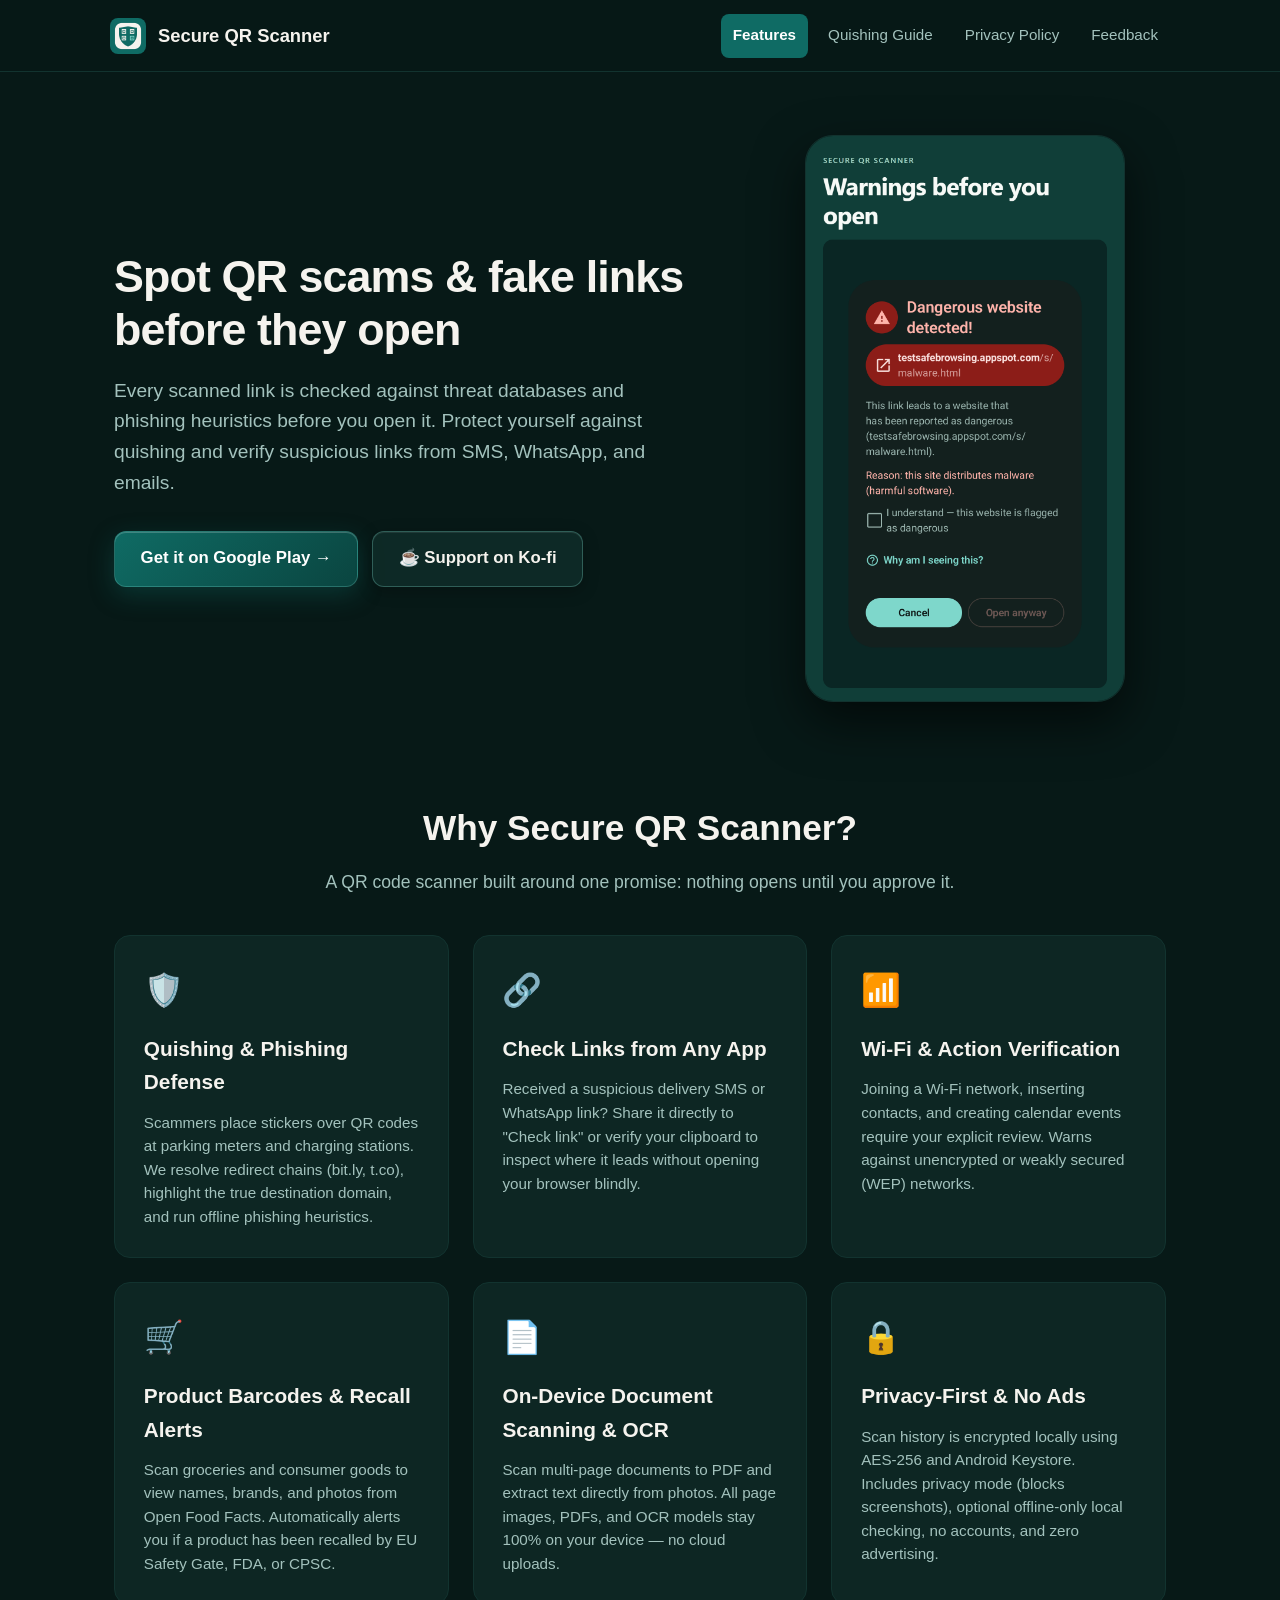
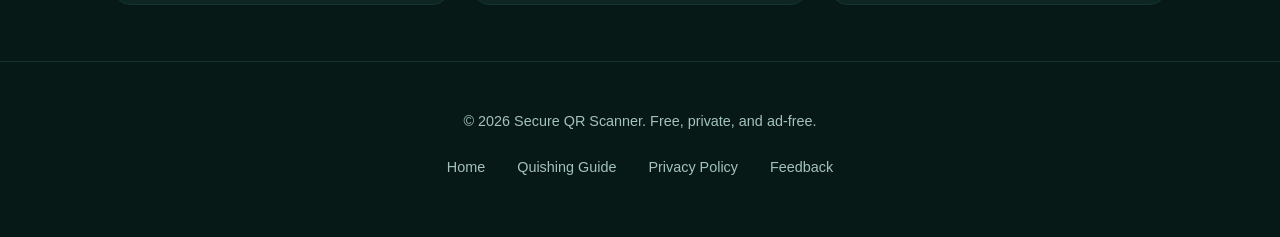
==== index.html @ dc47922a "feat(support): add Ko-fi voluntary support and refine button styling" ====
<!DOCTYPE html>
<html lang="en">
<head>
  <meta charset="utf-8">
  <meta name="viewport" content="width=device-width, initial-scale=1">
  <title>Secure QR Scanner | Scam & Phishing Defense for Android</title>
  <meta name="description" content="Free Android QR and barcode scanner with built-in scam and phishing defense. Checks links before opening, resolves short links, warns about fake QR codes (quishing) and verifies SMS links.">
  <link rel="stylesheet" href="styles.css">
</head>
<body>
  <header>
    <div class="nav-container">
      <a href="index.html" class="logo">
        <img src="icon.png" alt="Secure QR Scanner Logo">
        <span>Secure QR Scanner</span>
      </a>
      <nav>
        <a href="index.html" class="active">Features</a>
        <a href="quishing.html">Quishing Guide</a>
        <a href="privacy.html">Privacy Policy</a>
        <a href="feedback.html">Feedback</a>
      </nav>
    </div>
  </header>

  <main>
    <section class="hero">
      <div class="hero-copy">
        <h1>Spot QR scams & fake links before they open</h1>
        <p>
          Every scanned link is checked against threat databases and phishing heuristics before you open it.
          Protect yourself against quishing and verify suspicious links from SMS, WhatsApp, and emails.
        </p>
        <div class="hero-actions">
          <a href="https://play.google.com/store/apps/details?id=com.steee001.secureqrscanner" class="badge-btn" target="_blank" rel="noopener">
            <span>Get it on Google Play &rarr;</span>
          </a>
          <a href="https://ko-fi.com/steee001" class="badge-btn badge-btn-secondary" target="_blank" rel="noopener">
            <span>☕ Support on Ko-fi</span>
          </a>
        </div>
      </div>
      <div class="hero-preview">
        <img src="preview.png" alt="Secure QR Scanner review dialog showing a flagged threat">
      </div>
    </section>

    <section class="section">
      <div class="section-title">
        <h2>Why Secure QR Scanner?</h2>
        <p>A QR code scanner built around one promise: nothing opens until you approve it.</p>
      </div>

      <div class="features-grid">
        <div class="card">
          <span class="card-icon">🛡️</span>
          <h3>Quishing & Phishing Defense</h3>
          <p>
            Scammers place stickers over QR codes at parking meters and charging stations. We resolve redirect chains (bit.ly, t.co), highlight the true destination domain, and run offline phishing heuristics.
          </p>
        </div>

        <div class="card">
          <span class="card-icon">🔗</span>
          <h3>Check Links from Any App</h3>
          <p>
            Received a suspicious delivery SMS or WhatsApp link? Share it directly to "Check link" or verify your clipboard to inspect where it leads without opening your browser blindly.
          </p>
        </div>

        <div class="card">
          <span class="card-icon">📶</span>
          <h3>Wi-Fi & Action Verification</h3>
          <p>
            Joining a Wi-Fi network, inserting contacts, and creating calendar events require your explicit review. Warns against unencrypted or weakly secured (WEP) networks.
          </p>
        </div>

        <div class="card">
          <span class="card-icon">🛒</span>
          <h3>Product Barcodes & Recall Alerts</h3>
          <p>
            Scan groceries and consumer goods to view names, brands, and photos from Open Food Facts. Automatically alerts you if a product has been recalled by EU Safety Gate, FDA, or CPSC.
          </p>
        </div>

        <div class="card">
          <span class="card-icon">📄</span>
          <h3>On-Device Document Scanning & OCR</h3>
          <p>
            Scan multi-page documents to PDF and extract text directly from photos. All page images, PDFs, and OCR models stay 100% on your device — no cloud uploads.
          </p>
        </div>

        <div class="card">
          <span class="card-icon">🔒</span>
          <h3>Privacy-First & No Ads</h3>
          <p>
            Scan history is encrypted locally using AES-256 and Android Keystore. Includes privacy mode (blocks screenshots), optional offline-only local checking, no accounts, and zero advertising.
          </p>
        </div>
      </div>
    </section>
  </main>

  <footer>
    <p>&copy; 2026 Secure QR Scanner. Free, private, and ad-free.</p>
    <div class="footer-links">
      <a href="index.html">Home</a>
      <a href="quishing.html">Quishing Guide</a>
      <a href="privacy.html">Privacy Policy</a>
      <a href="feedback.html">Feedback</a>
    </div>
  </footer>
</body>
</html>
---- styles.css ----
:root {
  --brand-pine: #0F6B64;
  --brand-pine-dark: #0A4540;
  --brand-pine-light: #148A81;
  --brand-mint: #7ED7CB;
  --bg-dark: #071917;
  --surface-dark: #0D2623;
  --surface-card: #12332F;
  --surface-card-hover: #173F3A;
  --text-primary: #F5F3EE;
  --text-muted: #A3C2BD;
  --accent-warn: #F59E0B;
  --accent-danger: #EF4444;
  --accent-safe: #10B981;
  --kofi-coral: #FF5E5B;
  --kofi-coral-dark: #E04845;
  --kofi-coral-border: rgba(255, 94, 91, 0.35);
}

* {
  box-sizing: border-box;
  margin: 0;
  padding: 0;
}

html {
  scroll-behavior: smooth;
}

body {
  font-family: -apple-system, BlinkMacSystemFont, "Segoe UI", Roboto, Oxygen, Ubuntu, Cantarell, sans-serif;
  background-color: var(--bg-dark);
  color: var(--text-primary);
  line-height: 1.6;
  -webkit-font-smoothing: antialiased;
  overflow-x: hidden;
}

a {
  color: var(--brand-mint);
  text-decoration: none;
}
a:hover {
  text-decoration: underline;
}

/* Header & Navigation */
header {
  border-bottom: 1px solid var(--surface-card);
  background: rgba(7, 25, 23, 0.95);
  backdrop-filter: blur(12px);
  -webkit-backdrop-filter: blur(12px);
  position: sticky;
  top: 0;
  z-index: 100;
}

.nav-container {
  max-width: 1100px;
  margin: 0 auto;
  padding: 0.85rem 1.25rem;
  display: flex;
  align-items: center;
  justify-content: space-between;
  gap: 1rem;
}

.logo {
  display: flex;
  align-items: center;
  gap: 0.75rem;
  font-weight: 700;
  font-size: 1.15rem;
  color: var(--text-primary);
  text-decoration: none;
  flex-shrink: 0;
}
.logo:hover {
  text-decoration: none;
}
.logo img {
  width: 36px;
  height: 36px;
  border-radius: 8px;
}

nav {
  display: flex;
  align-items: center;
  gap: 0.5rem;
  font-size: 0.95rem;
}
nav a {
  color: var(--text-muted);
  padding: 0.5rem 0.75rem;
  border-radius: 8px;
  transition: color 0.2s, background-color 0.2s;
  min-height: 44px;
  display: inline-flex;
  align-items: center;
  justify-content: center;
  text-align: center;
}
nav a:hover {
  color: var(--brand-mint);
  text-decoration: none;
}
nav a.active {
  color: #fff;
  background: var(--brand-pine);
  text-decoration: none;
  font-weight: 600;
}

/* Hero Section */
.hero {
  max-width: 1100px;
  margin: 0 auto;
  padding: clamp(2rem, 1.5rem + 3vw, 4.5rem) clamp(1rem, 0.75rem + 1.5vw, 1.5rem) clamp(1.5rem, 1rem + 2vw, 3rem);
  display: grid;
  grid-template-columns: 1.2fr 0.8fr;
  gap: clamp(1.5rem, 1rem + 2.5vw, 3rem);
  align-items: center;
}

.hero-copy h1 {
  font-size: clamp(1.85rem, 1.35rem + 2.5vw, 2.8rem);
  line-height: 1.18;
  margin-bottom: 1.25rem;
  font-weight: 800;
  letter-spacing: -0.02em;
}

.hero-copy p {
  font-size: clamp(1.05rem, 0.95rem + 0.4vw, 1.2rem);
  color: var(--text-muted);
  margin-bottom: 2rem;
  max-width: 540px;
}

.hero-actions {
  display: flex;
  flex-wrap: wrap;
  align-items: center;
  gap: 0.85rem;
}

.badge-btn {
  display: inline-flex;
  align-items: center;
  justify-content: center;
  gap: 0.75rem;
  background: linear-gradient(135deg, var(--brand-pine) 0%, var(--brand-pine-dark) 100%);
  color: #fff;
  min-height: 48px;
  padding: 0.85rem 1.6rem;
  border-radius: 12px;
  font-weight: 600;
  font-size: 1.05rem;
  border: 1px solid rgba(126, 215, 203, 0.25);
  box-shadow: inset 0 1px 0 rgba(255, 255, 255, 0.2), 0 8px 24px rgba(15, 107, 100, 0.35);
  transition: transform 0.2s cubic-bezier(0.2, 0.8, 0.2, 1), box-shadow 0.2s ease, background 0.2s ease, border-color 0.2s ease;
  text-align: center;
  cursor: pointer;
}
.badge-btn:hover {
  background: linear-gradient(135deg, var(--brand-pine-light) 0%, var(--brand-pine) 100%);
  transform: translateY(-2px);
  box-shadow: inset 0 1px 0 rgba(255, 255, 255, 0.3), 0 12px 28px rgba(15, 107, 100, 0.45);
  text-decoration: none;
}
.badge-btn:active {
  transform: translateY(0);
  box-shadow: inset 0 1px 0 rgba(255, 255, 255, 0.1), 0 4px 12px rgba(15, 107, 100, 0.3);
}
.badge-btn:focus-visible {
  outline: 2px solid var(--brand-mint);
  outline-offset: 3px;
}

.badge-btn-secondary {
  background: rgba(18, 51, 47, 0.65);
  border: 1px solid rgba(126, 215, 203, 0.3);
  color: var(--text-primary);
  box-shadow: inset 0 1px 0 rgba(255, 255, 255, 0.08), 0 4px 16px rgba(0, 0, 0, 0.25);
}
.badge-btn-secondary:hover {
  background: rgba(23, 63, 58, 0.85);
  border-color: var(--brand-mint);
  color: #fff;
  transform: translateY(-2px);
  box-shadow: inset 0 1px 0 rgba(255, 255, 255, 0.15), 0 8px 22px rgba(0, 0, 0, 0.35);
  text-decoration: none;
}
.badge-btn-secondary:active {
  transform: translateY(0);
}

.hero-preview {
  display: flex;
  justify-content: center;
}
.hero-preview img {
  max-width: 100%;
  width: min(320px, 85vw);
  height: auto;
  border-radius: 28px;
  box-shadow: 0 20px 50px rgba(0,0,0,0.6);
  border: 1px solid var(--surface-card);
}

/* Sections & Grid */
.section {
  max-width: 1100px;
  margin: 0 auto;
  padding: clamp(2rem, 1.5rem + 2.5vw, 4rem) clamp(1rem, 0.75rem + 1.5vw, 1.5rem);
}

.section-title {
  text-align: center;
  margin-bottom: clamp(1.75rem, 1.25rem + 1.5vw, 3rem);
}
.section-title h2 {
  font-size: clamp(1.5rem, 1.2rem + 1.5vw, 2.2rem);
  margin-bottom: 0.75rem;
}
.section-title p {
  color: var(--text-muted);
  font-size: clamp(0.95rem, 0.9rem + 0.3vw, 1.1rem);
}

.features-grid {
  display: grid;
  grid-template-columns: repeat(auto-fit, minmax(min(100%, 280px), 1fr));
  gap: clamp(1rem, 0.75rem + 1vw, 1.5rem);
}

.card {
  background: var(--surface-dark);
  border: 1px solid var(--surface-card);
  border-radius: 16px;
  padding: clamp(1.25rem, 1rem + 1vw, 2rem);
  transition: transform 0.25s cubic-bezier(0.2, 0.8, 0.2, 1), border-color 0.25s ease, box-shadow 0.25s ease;
  display: flex;
  flex-direction: column;
}
.card:hover {
  transform: translateY(-3px);
  border-color: var(--brand-pine);
  box-shadow: 0 10px 28px rgba(0, 0, 0, 0.35);
}
.card-kofi {
  border-color: var(--kofi-coral-border);
  background: linear-gradient(180deg, rgba(255, 94, 91, 0.06) 0%, var(--surface-dark) 45%);
}
.card-kofi:hover {
  border-color: var(--kofi-coral);
  box-shadow: 0 10px 28px rgba(255, 94, 91, 0.18);
}
.card-icon {
  font-size: 2rem;
  margin-bottom: 1rem;
  display: inline-block;
}
.card h3 {
  font-size: clamp(1.15rem, 1.05rem + 0.5vw, 1.3rem);
  margin-bottom: 0.75rem;
}
.card p {
  color: var(--text-muted);
  font-size: 0.95rem;
  line-height: 1.55;
  flex-grow: 1;
}

/* Feedback & Component Utilities */
.context-badge {
  display: none;
  background: var(--surface-card);
  border: 1px solid var(--brand-pine);
  color: var(--brand-mint);
  padding: 0.6rem 1rem;
  border-radius: 8px;
  font-size: 0.9rem;
  margin-bottom: 1.5rem;
  max-width: 100%;
  word-break: break-word;
  line-height: 1.45;
}

.notice-box {
  background: var(--surface-dark);
  border-left: 4px solid var(--accent-warn);
  padding: 1rem 1.25rem;
  border-radius: 0 8px 8px 0;
  margin: 1.5rem 0;
  font-size: 0.95rem;
  color: var(--text-muted);
  line-height: 1.55;
  word-break: break-word;
}
.notice-box strong {
  color: var(--text-primary);
}

.feedback-grid {
  display: grid;
  grid-template-columns: repeat(auto-fit, minmax(min(100%, 280px), 1fr));
  gap: clamp(1rem, 0.75rem + 1vw, 1.5rem);
  margin: 2rem 0;
}

.action-btn {
  display: inline-flex;
  align-items: center;
  justify-content: center;
  gap: 0.5rem;
  background: linear-gradient(135deg, var(--brand-pine) 0%, var(--brand-pine-dark) 100%);
  color: #fff;
  min-height: 48px;
  padding: 0.75rem 1.35rem;
  border-radius: 10px;
  font-weight: 600;
  font-size: 0.95rem;
  margin-top: 1.25rem;
  border: 1px solid rgba(126, 215, 203, 0.25);
  box-shadow: inset 0 1px 0 rgba(255, 255, 255, 0.15), 0 4px 14px rgba(15, 107, 100, 0.25);
  transition: transform 0.2s cubic-bezier(0.2, 0.8, 0.2, 1), box-shadow 0.2s ease, background 0.2s ease, border-color 0.2s ease;
  text-align: center;
  align-self: flex-start;
  cursor: pointer;
}
.action-btn:hover {
  background: linear-gradient(135deg, var(--brand-pine-light) 0%, var(--brand-pine) 100%);
  transform: translateY(-2px);
  box-shadow: inset 0 1px 0 rgba(255, 255, 255, 0.25), 0 8px 20px rgba(15, 107, 100, 0.4);
  text-decoration: none;
}
.action-btn:active {
  transform: translateY(0);
}
.action-btn:focus-visible {
  outline: 2px solid var(--brand-mint);
  outline-offset: 3px;
}

.action-btn-kofi {
  background: linear-gradient(135deg, var(--kofi-coral) 0%, var(--kofi-coral-dark) 100%);
  border-color: rgba(255, 255, 255, 0.25);
  box-shadow: inset 0 1px 0 rgba(255, 255, 255, 0.25), 0 4px 16px rgba(255, 94, 91, 0.35);
}
.action-btn-kofi:hover {
  background: linear-gradient(135deg, #FF6F6C 0%, #E6514E 100%);
  box-shadow: inset 0 1px 0 rgba(255, 255, 255, 0.35), 0 8px 22px rgba(255, 94, 91, 0.5);
}

.action-btn-secondary {
  background: rgba(18, 51, 47, 0.65);
  border-color: rgba(126, 215, 203, 0.3);
  color: var(--text-primary);
  box-shadow: inset 0 1px 0 rgba(255, 255, 255, 0.08), 0 4px 12px rgba(0, 0, 0, 0.25);
}
.action-btn-secondary:hover {
  background: rgba(23, 63, 58, 0.85);
  border-color: var(--brand-mint);
  color: #fff;
  box-shadow: inset 0 1px 0 rgba(255, 255, 255, 0.15), 0 8px 18px rgba(0, 0, 0, 0.35);
}

/* Review Callout Banner */
.review-callout {
  background: var(--surface-dark);
  border: 1px solid var(--surface-card);
  border-radius: 16px;
  padding: clamp(1.25rem, 1rem + 1vw, 1.75rem);
  margin: 2.5rem 0 1rem;
  display: flex;
  align-items: center;
  justify-content: space-between;
  gap: 1.5rem;
  box-shadow: 0 4px 20px rgba(0, 0, 0, 0.2);
}
.review-callout-text h2 {
  margin-top: 0;
  margin-bottom: 0.35rem;
  font-size: clamp(1.15rem, 1.05rem + 0.5vw, 1.35rem);
}
.review-callout-text p {
  margin-bottom: 0;
  font-size: 0.95rem;
}
.review-callout .action-btn {
  margin-top: 0;
  flex-shrink: 0;
}

/* Prose for text content */
.prose {
  max-width: 800px;
  margin: 0 auto;
  padding: clamp(1.75rem, 1.25rem + 2vw, 3rem) clamp(1rem, 0.75rem + 1.5vw, 1.5rem);
}
.prose h1 {
  font-size: clamp(1.75rem, 1.35rem + 2vw, 2.4rem);
  line-height: 1.22;
  margin-bottom: 1.25rem;
}
.prose h2 {
  font-size: clamp(1.25rem, 1.1rem + 1vw, 1.55rem);
  margin-top: 2rem;
  margin-bottom: 0.75rem;
  color: var(--brand-mint);
}
.prose p, .prose ul, .prose ol {
  margin-bottom: 1.25rem;
  color: var(--text-muted);
  font-size: clamp(0.95rem, 0.9rem + 0.3vw, 1.05rem);
  line-height: 1.6;
}
.prose ul, .prose ol {
  padding-left: 1.4rem;
}
.prose li {
  margin-bottom: 0.5rem;
}
.prose blockquote {
  border-left: 4px solid var(--brand-pine);
  padding: 0.75rem 1.25rem;
  background: var(--surface-dark);
  border-radius: 0 8px 8px 0;
  margin: 1.5rem 0;
  font-style: italic;
}
.prose code {
  background: var(--surface-card);
  padding: 0.15rem 0.4rem;
  border-radius: 4px;
  font-size: 0.88em;
  word-break: break-word;
  overflow-wrap: break-word;
}

/* Footer */
footer {
  border-top: 1px solid var(--surface-card);
  padding: clamp(2rem, 1.5rem + 2vw, 3rem) 1.25rem;
  text-align: center;
  color: var(--text-muted);
  font-size: 0.9rem;
}
footer p {
  margin-bottom: 0.75rem;
}
.footer-links {
  display: flex;
  flex-wrap: wrap;
  justify-content: center;
  gap: 0.5rem 1rem;
}
.footer-links a {
  color: var(--text-muted);
  min-height: 44px;
  padding: 0.25rem 0.5rem;
  display: inline-flex;
  align-items: center;
  justify-content: center;
  border-radius: 6px;
  transition: color 0.2s;
}
.footer-links a:hover {
  color: var(--brand-mint);
  text-decoration: underline;
}

/* Responsive Media Queries */
@media (max-width: 850px) {
  .hero {
    grid-template-columns: 1fr;
    text-align: center;
    padding-top: 2.5rem;
  }
  .hero-copy p {
    margin: 0 auto 2rem;
  }
  .hero-actions {
    justify-content: center;
  }
}

@media (max-width: 680px) {
  .nav-container {
    flex-direction: column;
    align-items: center;
    padding: 0.75rem 1rem;
    gap: 0.75rem;
  }
  .logo {
    font-size: 1.1rem;
  }
  nav {
    width: 100%;
    display: flex;
    flex-wrap: wrap;
    justify-content: center;
    gap: 0.35rem;
  }
  nav a {
    font-size: 0.85rem;
    padding: 0.45rem 0.65rem;
    min-height: 44px;
    background: rgba(18, 51, 47, 0.45);
    border: 1px solid rgba(126, 215, 203, 0.12);
  }
  nav a.active {
    background: var(--brand-pine);
    border-color: var(--brand-mint);
  }
  .review-callout {
    flex-direction: column;
    align-items: stretch;
    text-align: left;
  }
  .review-callout .action-btn {
    width: 100%;
  }
}

@media (max-width: 540px) {
  .hero-actions {
    flex-direction: column;
    width: 100%;
  }
  .badge-btn {
    width: 100%;
    max-width: 100%;
  }
  .action-btn {
    width: 100%;
    align-self: stretch;
  }
  .feedback-grid .card .action-btn {
    margin-top: 1.25rem;
  }
}
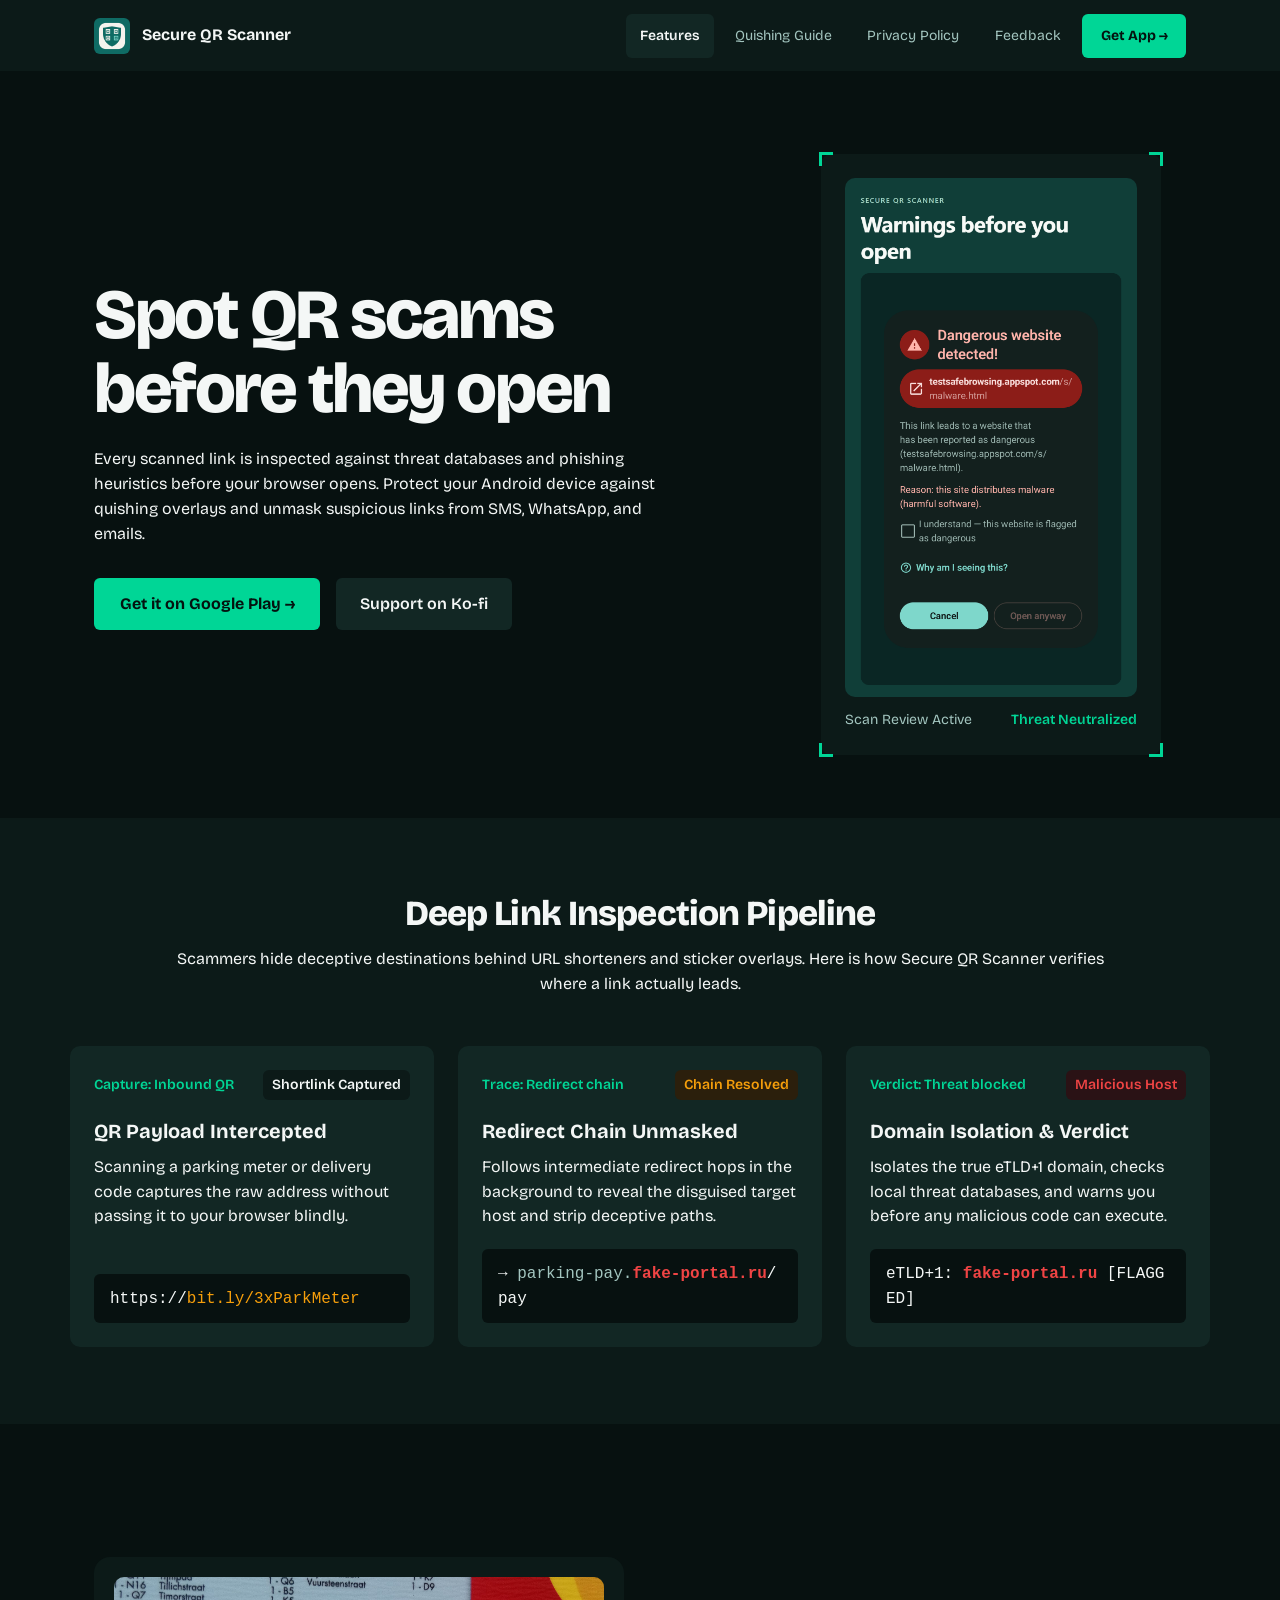
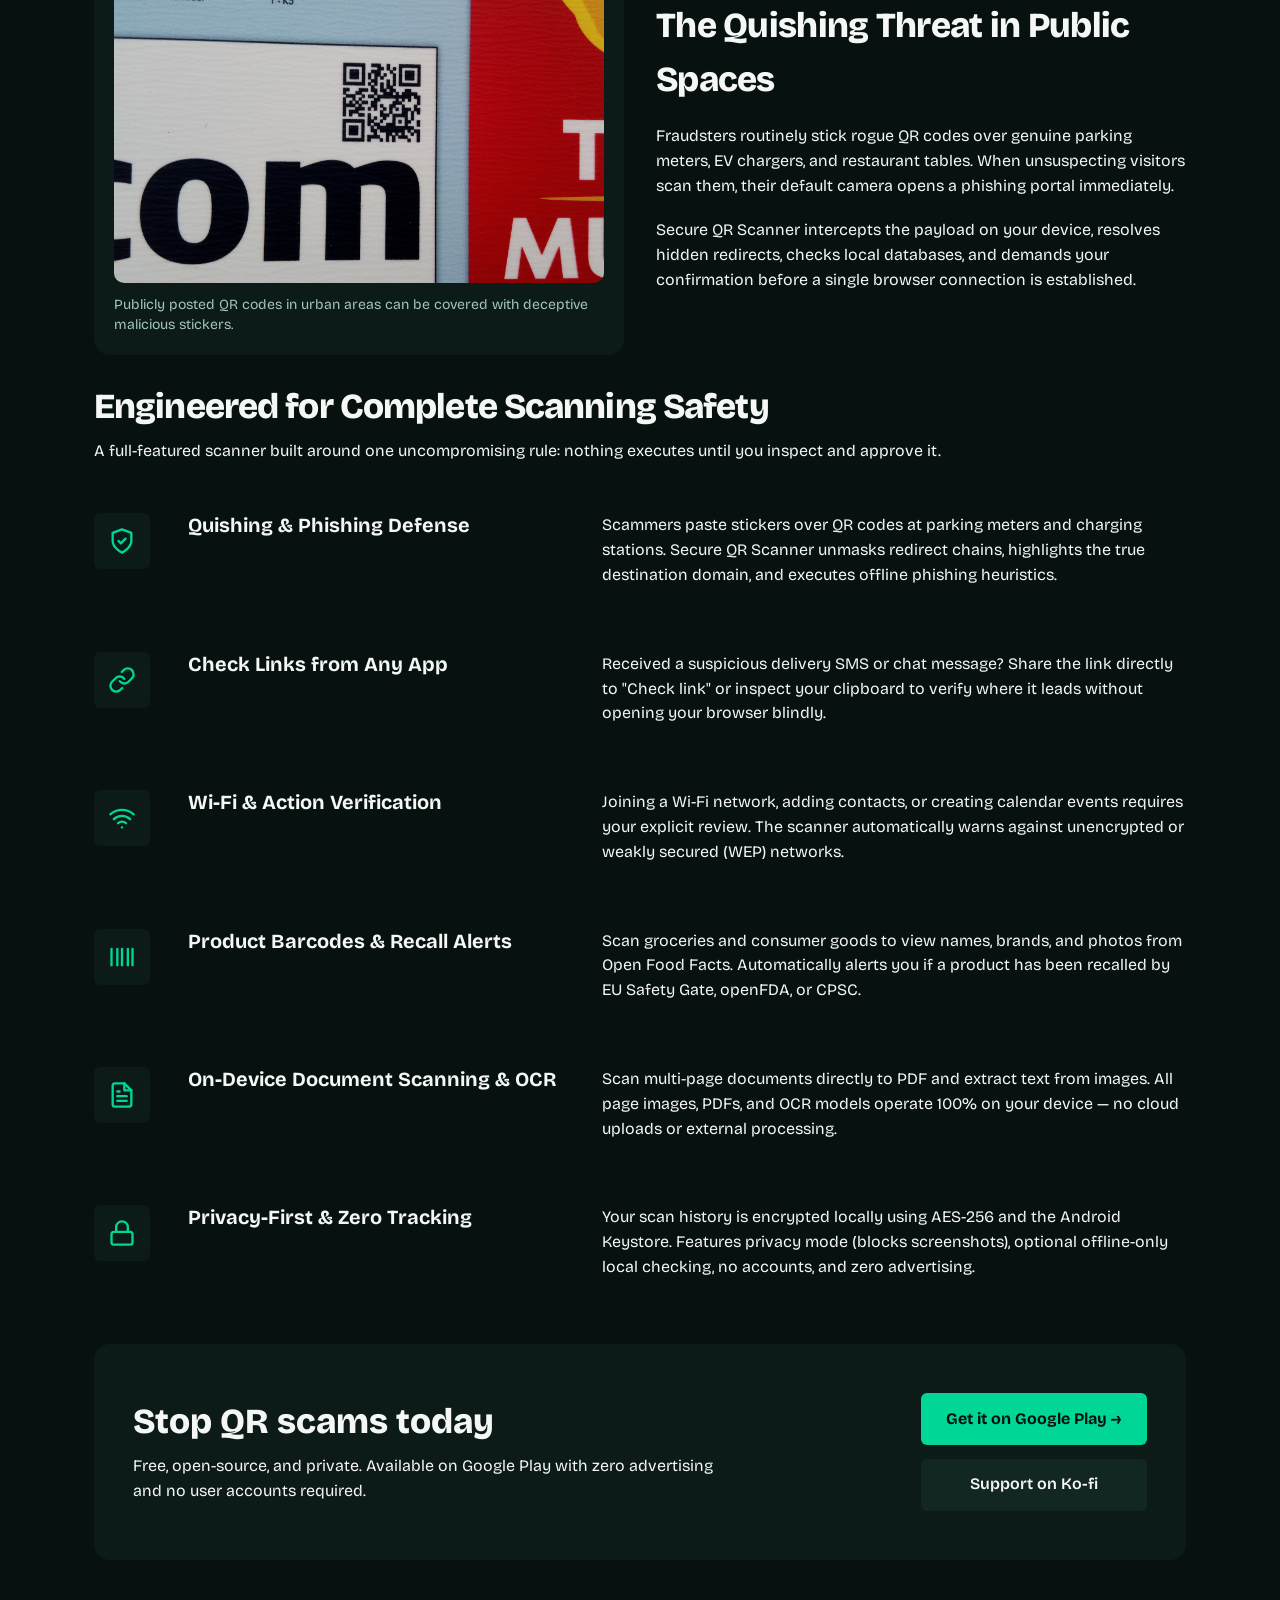
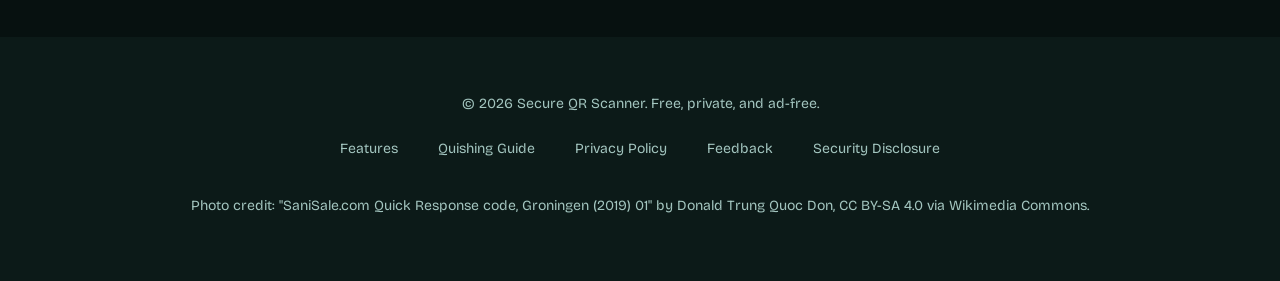
==== commit 008289cf: "feat: redesign website with modern high-tech security telemetry HUD" ====
--- a/index.html
+++ b/index.html
@@ -5,13 +5,16 @@
   <meta name="viewport" content="width=device-width, initial-scale=1">
   <title>Secure QR Scanner | Scam & Phishing Defense for Android</title>
   <meta name="description" content="Free Android QR and barcode scanner with built-in scam and phishing defense. Checks links before opening, resolves short links, warns about fake QR codes (quishing) and verifies SMS links.">
+  <link rel="preconnect" href="https://fonts.googleapis.com">
+  <link rel="preconnect" href="https://fonts.gstatic.com" crossorigin>
+  <link href="https://fonts.googleapis.com/css2?family=Bricolage+Grotesque:opsz,wght@12..96,400;12..96,600;12..96,700;12..96,800&display=swap" rel="stylesheet">
   <link rel="stylesheet" href="styles.css">
 </head>
 <body>
   <header>
     <div class="nav-container">
       <a href="index.html" class="logo">
-        <img src="icon.png" alt="Secure QR Scanner Logo">
+        <img src="icon.png" alt="Secure QR Scanner Logo" width="36" height="36">
         <span>Secure QR Scanner</span>
       </a>
       <nav>
@@ -19,85 +22,243 @@
         <a href="quishing.html">Quishing Guide</a>
         <a href="privacy.html">Privacy Policy</a>
         <a href="feedback.html">Feedback</a>
+        <a href="https://play.google.com/store/apps/details?id=com.steee001.secureqrscanner" class="nav-cta" target="_blank" rel="noopener">Get App &rarr;</a>
       </nav>
     </div>
   </header>
 
   <main>
+    <!-- Hero Section -->
     <section class="hero">
       <div class="hero-copy">
-        <h1>Spot QR scams & fake links before they open</h1>
+        <h1>Spot QR scams before they open</h1>
         <p>
-          Every scanned link is checked against threat databases and phishing heuristics before you open it.
-          Protect yourself against quishing and verify suspicious links from SMS, WhatsApp, and emails.
+          Every scanned link is inspected against threat databases and phishing heuristics before your browser opens.
+          Protect your Android device against quishing overlays and unmask suspicious links from SMS, WhatsApp, and emails.
         </p>
         <div class="hero-actions">
-          <a href="https://play.google.com/store/apps/details?id=com.steee001.secureqrscanner" class="badge-btn" target="_blank" rel="noopener">
+          <a href="https://play.google.com/store/apps/details?id=com.steee001.secureqrscanner" class="btn-cyber" target="_blank" rel="noopener">
             <span>Get it on Google Play &rarr;</span>
           </a>
-          <a href="https://ko-fi.com/steee001" class="badge-btn badge-btn-secondary" target="_blank" rel="noopener">
-            <span>☕ Support on Ko-fi</span>
-          </a>
-        </div>
-      </div>
-      <div class="hero-preview">
-        <img src="preview.png" alt="Secure QR Scanner review dialog showing a flagged threat">
+          <a href="https://ko-fi.com/steee001" class="btn-secondary" target="_blank" rel="noopener">
+            <span>Support on Ko-fi</span>
+          </a>
+        </div>
+      </div>
+      <div class="hero-hud">
+        <div class="hero-hud-container reticle-frame">
+          <span class="reticle-corner-tl" aria-hidden="true"></span>
+          <span class="reticle-corner-tr" aria-hidden="true"></span>
+          <span class="reticle-corner-bl" aria-hidden="true"></span>
+          <span class="reticle-corner-br" aria-hidden="true"></span>
+          <img src="preview.png" alt="Secure QR Scanner review dialog showing a flagged threat" width="340" height="604" loading="eager">
+          <div class="hero-hud-telemetry">
+            <span>Scan Review Active</span>
+            <span class="active">Threat Neutralized</span>
+          </div>
+        </div>
       </div>
     </section>
 
+    <!-- Telemetry Link Dissection Demonstration -->
+    <section class="telemetry-section">
+      <div class="telemetry-container">
+        <div class="section-header center">
+          <h2>Deep Link Inspection Pipeline</h2>
+          <p>Scammers hide deceptive destinations behind URL shorteners and sticker overlays. Here is how Secure QR Scanner verifies where a link actually leads.</p>
+        </div>
+
+        <div class="telemetry-pipeline">
+          <div class="telemetry-step" data-ui="fragment">
+            <div class="telemetry-step-header">
+              <span class="telemetry-step-tag">Capture: Inbound QR</span>
+              <span class="telemetry-step-status">Shortlink Captured</span>
+            </div>
+            <h3>QR Payload Intercepted</h3>
+            <p>Scanning a parking meter or delivery code captures the raw address without passing it to your browser blindly.</p>
+            <div class="telemetry-code">
+              <code>https://<span class="shortlink">bit.ly/3xParkMeter</span></code>
+            </div>
+          </div>
+
+          <div class="telemetry-step" data-ui="fragment">
+            <div class="telemetry-step-header">
+              <span class="telemetry-step-tag">Trace: Redirect chain</span>
+              <span class="telemetry-step-status resolved">Chain Resolved</span>
+            </div>
+            <h3>Redirect Chain Unmasked</h3>
+            <p>Follows intermediate redirect hops in the background to reveal the disguised target host and strip deceptive paths.</p>
+            <div class="telemetry-code">
+              <code>&rarr; <span class="subdomain">parking-pay.</span><span class="domain-highlight">fake-portal.ru</span>/pay</code>
+            </div>
+          </div>
+
+          <div class="telemetry-step" data-ui="fragment">
+            <div class="telemetry-step-header">
+              <span class="telemetry-step-tag">Verdict: Threat blocked</span>
+              <span class="telemetry-step-status flagged">Malicious Host</span>
+            </div>
+            <h3>Domain Isolation & Verdict</h3>
+            <p>Isolates the true eTLD+1 domain, checks local threat databases, and warns you before any malicious code can execute.</p>
+            <div class="telemetry-code">
+              <code>eTLD+1: <span class="domain-highlight">fake-portal.ru</span> [FLAGGED]</code>
+            </div>
+          </div>
+        </div>
+      </div>
+    </section>
+
+    <!-- Real-World Quishing Threat Section with Photograph -->
     <section class="section">
-      <div class="section-title">
-        <h2>Why Secure QR Scanner?</h2>
-        <p>A QR code scanner built around one promise: nothing opens until you approve it.</p>
-      </div>
-
-      <div class="features-grid">
-        <div class="card">
-          <span class="card-icon">🛡️</span>
-          <h3>Quishing & Phishing Defense</h3>
+      <div class="realworld-section">
+        <figure class="realworld-image-card">
+          <img src="assets/sanisale-com-quick-response-code-groningen-2019.jpg" width="1920" height="1080" alt="Public QR code posted on outdoor infrastructure" loading="lazy" decoding="async">
+          <figcaption>Publicly posted QR codes in urban areas can be covered with deceptive malicious stickers.</figcaption>
+        </figure>
+        <div class="realworld-copy">
+          <h3>The Quishing Threat in Public Spaces</h3>
           <p>
-            Scammers place stickers over QR codes at parking meters and charging stations. We resolve redirect chains (bit.ly, t.co), highlight the true destination domain, and run offline phishing heuristics.
+            Fraudsters routinely stick rogue QR codes over genuine parking meters, EV chargers, and restaurant tables. When unsuspecting visitors scan them, their default camera opens a phishing portal immediately.
           </p>
-        </div>
-
-        <div class="card">
-          <span class="card-icon">🔗</span>
-          <h3>Check Links from Any App</h3>
           <p>
-            Received a suspicious delivery SMS or WhatsApp link? Share it directly to "Check link" or verify your clipboard to inspect where it leads without opening your browser blindly.
+            Secure QR Scanner intercepts the payload on your device, resolves hidden redirects, checks local databases, and demands your confirmation before a single browser connection is established.
           </p>
         </div>
-
-        <div class="card">
-          <span class="card-icon">📶</span>
-          <h3>Wi-Fi & Action Verification</h3>
+      </div>
+
+      <!-- Core Capabilities Narrative Rows -->
+      <div class="section-header">
+        <h2>Engineered for Complete Scanning Safety</h2>
+        <p>A full-featured scanner built around one uncompromising rule: nothing executes until you inspect and approve it.</p>
+      </div>
+
+      <div class="narrative-capabilities">
+        <div class="capability-row">
+          <div class="capability-glyph" aria-hidden="true">
+            <svg viewBox="0 0 24 24" fill="none" stroke="currentColor" stroke-width="2" stroke-linecap="round" stroke-linejoin="round">
+              <path d="M12 22s8-4 8-10V5l-8-3-8 3v7c0 6 8 10 8 10z"/>
+              <path d="m9 12 2 2 4-4"/>
+            </svg>
+          </div>
+          <div class="capability-heading">
+            <h3>Quishing & Phishing Defense</h3>
+          </div>
+          <div class="capability-text">
+            <p>
+              Scammers paste stickers over QR codes at parking meters and charging stations. Secure QR Scanner unmasks redirect chains, highlights the true destination domain, and executes offline phishing heuristics.
+            </p>
+          </div>
+        </div>
+
+        <div class="capability-row">
+          <div class="capability-glyph" aria-hidden="true">
+            <svg viewBox="0 0 24 24" fill="none" stroke="currentColor" stroke-width="2" stroke-linecap="round" stroke-linejoin="round">
+              <path d="M10 13a5 5 0 0 0 7.54.54l3-3a5 5 0 0 0-7.07-7.07l-1.72 1.71"/>
+              <path d="M14 11a5 5 0 0 0-7.54-.54l-3 3a5 5 0 0 0 7.07 7.07l1.71-1.71"/>
+            </svg>
+          </div>
+          <div class="capability-heading">
+            <h3>Check Links from Any App</h3>
+          </div>
+          <div class="capability-text">
+            <p>
+              Received a suspicious delivery SMS or chat message? Share the link directly to "Check link" or inspect your clipboard to verify where it leads without opening your browser blindly.
+            </p>
+          </div>
+        </div>
+
+        <div class="capability-row">
+          <div class="capability-glyph" aria-hidden="true">
+            <svg viewBox="0 0 24 24" fill="none" stroke="currentColor" stroke-width="2" stroke-linecap="round" stroke-linejoin="round">
+              <path d="M5 13a10 10 0 0 1 14 0"/>
+              <path d="M8.5 16.5a5 5 0 0 1 7 0"/>
+              <path d="M2 8.82a15 15 0 0 1 20 0"/>
+              <line x1="12" y1="20" x2="12.01" y2="20"/>
+            </svg>
+          </div>
+          <div class="capability-heading">
+            <h3>Wi-Fi & Action Verification</h3>
+          </div>
+          <div class="capability-text">
+            <p>
+              Joining a Wi-Fi network, adding contacts, or creating calendar events requires your explicit review. The scanner automatically warns against unencrypted or weakly secured (WEP) networks.
+            </p>
+          </div>
+        </div>
+
+        <div class="capability-row">
+          <div class="capability-glyph" aria-hidden="true">
+            <svg viewBox="0 0 24 24" fill="none" stroke="currentColor" stroke-width="2" stroke-linecap="round" stroke-linejoin="round">
+              <path d="M3 5v14"/>
+              <path d="M8 5v14"/>
+              <path d="M12 5v14"/>
+              <path d="M17 5v14"/>
+              <path d="M21 5v14"/>
+            </svg>
+          </div>
+          <div class="capability-heading">
+            <h3>Product Barcodes & Recall Alerts</h3>
+          </div>
+          <div class="capability-text">
+            <p>
+              Scan groceries and consumer goods to view names, brands, and photos from Open Food Facts. Automatically alerts you if a product has been recalled by EU Safety Gate, openFDA, or CPSC.
+            </p>
+          </div>
+        </div>
+
+        <div class="capability-row">
+          <div class="capability-glyph" aria-hidden="true">
+            <svg viewBox="0 0 24 24" fill="none" stroke="currentColor" stroke-width="2" stroke-linecap="round" stroke-linejoin="round">
+              <path d="M14 2H6a2 2 0 0 0-2 2v16a2 2 0 0 0 2 2h12a2 2 0 0 0 2-2V8z"/>
+              <polyline points="14 2 14 8 20 8"/>
+              <line x1="16" y1="13" x2="8" y2="13"/>
+              <line x1="16" y1="17" x2="8" y2="17"/>
+              <polyline points="10 9 9 9 8 9"/>
+            </svg>
+          </div>
+          <div class="capability-heading">
+            <h3>On-Device Document Scanning & OCR</h3>
+          </div>
+          <div class="capability-text">
+            <p>
+              Scan multi-page documents directly to PDF and extract text from images. All page images, PDFs, and OCR models operate 100% on your device — no cloud uploads or external processing.
+            </p>
+          </div>
+        </div>
+
+        <div class="capability-row">
+          <div class="capability-glyph" aria-hidden="true">
+            <svg viewBox="0 0 24 24" fill="none" stroke="currentColor" stroke-width="2" stroke-linecap="round" stroke-linejoin="round">
+              <rect x="3" y="11" width="18" height="11" rx="2" ry="2"/>
+              <path d="M7 11V7a5 5 0 0 1 10 0v4"/>
+            </svg>
+          </div>
+          <div class="capability-heading">
+            <h3>Privacy-First & Zero Tracking</h3>
+          </div>
+          <div class="capability-text">
+            <p>
+              Your scan history is encrypted locally using AES-256 and the Android Keystore. Features privacy mode (blocks screenshots), optional offline-only local checking, no accounts, and zero advertising.
+            </p>
+          </div>
+        </div>
+      </div>
+
+      <!-- CTA Banner -->
+      <div class="cta-banner">
+        <div class="cta-banner-content">
+          <h2>Stop QR scams today</h2>
           <p>
-            Joining a Wi-Fi network, inserting contacts, and creating calendar events require your explicit review. Warns against unencrypted or weakly secured (WEP) networks.
+            Free, open-source, and private. Available on Google Play with zero advertising and no user accounts required.
           </p>
         </div>
-
-        <div class="card">
-          <span class="card-icon">🛒</span>
-          <h3>Product Barcodes & Recall Alerts</h3>
-          <p>
-            Scan groceries and consumer goods to view names, brands, and photos from Open Food Facts. Automatically alerts you if a product has been recalled by EU Safety Gate, FDA, or CPSC.
-          </p>
-        </div>
-
-        <div class="card">
-          <span class="card-icon">📄</span>
-          <h3>On-Device Document Scanning & OCR</h3>
-          <p>
-            Scan multi-page documents to PDF and extract text directly from photos. All page images, PDFs, and OCR models stay 100% on your device — no cloud uploads.
-          </p>
-        </div>
-
-        <div class="card">
-          <span class="card-icon">🔒</span>
-          <h3>Privacy-First & No Ads</h3>
-          <p>
-            Scan history is encrypted locally using AES-256 and Android Keystore. Includes privacy mode (blocks screenshots), optional offline-only local checking, no accounts, and zero advertising.
-          </p>
+        <div class="cta-banner-actions">
+          <a href="https://play.google.com/store/apps/details?id=com.steee001.secureqrscanner" class="btn-cyber" target="_blank" rel="noopener">
+            <span>Get it on Google Play &rarr;</span>
+          </a>
+          <a href="https://ko-fi.com/steee001" class="btn-secondary" target="_blank" rel="noopener">
+            <span>Support on Ko-fi</span>
+          </a>
         </div>
       </div>
     </section>
@@ -106,11 +267,15 @@
   <footer>
     <p>&copy; 2026 Secure QR Scanner. Free, private, and ad-free.</p>
     <div class="footer-links">
-      <a href="index.html">Home</a>
+      <a href="index.html">Features</a>
       <a href="quishing.html">Quishing Guide</a>
       <a href="privacy.html">Privacy Policy</a>
       <a href="feedback.html">Feedback</a>
+      <a href=".well-known/security.txt">Security Disclosure</a>
     </div>
+    <p style="margin-top: 1.5rem; font-size: 0.875rem; color: var(--ink-muted);">
+      Photo credit: "SaniSale.com Quick Response code, Groningen (2019) 01" by Donald Trung Quoc Don, CC BY-SA 4.0 via Wikimedia Commons.
+    </p>
   </footer>
 </body>
-</html>
+</html>
--- a/styles.css
+++ b/styles.css
@@ -1,20 +1,34 @@
 :root {
-  --brand-pine: #0F6B64;
-  --brand-pine-dark: #0A4540;
-  --brand-pine-light: #148A81;
-  --brand-mint: #7ED7CB;
-  --bg-dark: #071917;
-  --surface-dark: #0D2623;
-  --surface-card: #12332F;
-  --surface-card-hover: #173F3A;
-  --text-primary: #F5F3EE;
-  --text-muted: #A3C2BD;
-  --accent-warn: #F59E0B;
-  --accent-danger: #EF4444;
-  --accent-safe: #10B981;
-  --kofi-coral: #FF5E5B;
-  --kofi-coral-dark: #E04845;
-  --kofi-coral-border: rgba(255, 94, 91, 0.35);
+  /* Color Palette — High-Tech Cyber Security & Obsidian */
+  --bg-ground: #071110;
+  --surface-1: #0C1A18;
+  --surface-2: #122724;
+  --surface-interactive: #18332F;
+  --ink-primary: #F4F7F6;
+  --ink-muted: #A3C5BF;
+  --accent-cyber: #00D696;
+  --accent-cyber-dark: #00A876;
+  --status-danger: #EF4444;
+  --status-danger-bg: #2A1215;
+  --status-warn: #F59E0B;
+  --status-warn-bg: #2B1F0C;
+  --status-safe: #10B981;
+  --status-safe-bg: #0E2922;
+
+  /* Typography — 5 Strict Steps */
+  --font-sans: "Bricolage Grotesque", -apple-system, BlinkMacSystemFont, "Segoe UI", Roboto, "Inter", sans-serif;
+
+  --step-display: clamp(2.6rem, 1.8rem + 4vw, 4.4rem);
+  --step-heading: clamp(1.6rem, 1.3rem + 1.2vw, 2.2rem);
+  --step-subhead: 1.25rem;
+  --step-body: 1rem;
+  --step-caption: 0.875rem;
+
+  /* Layout */
+  --max-width: 1140px;
+  --radius-sm: 6px;
+  --radius-md: 10px;
+  --radius-lg: 16px;
 }
 
 * {
@@ -28,41 +42,44 @@
 }
 
 body {
-  font-family: -apple-system, BlinkMacSystemFont, "Segoe UI", Roboto, Oxygen, Ubuntu, Cantarell, sans-serif;
-  background-color: var(--bg-dark);
-  color: var(--text-primary);
-  line-height: 1.6;
+  font-family: var(--font-sans);
+  background-color: var(--bg-ground);
+  color: var(--ink-primary);
+  font-size: var(--step-body);
+  line-height: 1.55;
   -webkit-font-smoothing: antialiased;
   overflow-x: hidden;
 }
 
 a {
-  color: var(--brand-mint);
+  color: var(--accent-cyber);
   text-decoration: none;
 }
 a:hover {
   text-decoration: underline;
 }
 
-/* Header & Navigation */
+:focus-visible {
+  outline: 2px solid var(--accent-cyber);
+  outline-offset: 3px;
+}
+
+/* Header & Sticky Nav */
 header {
-  border-bottom: 1px solid var(--surface-card);
-  background: rgba(7, 25, 23, 0.95);
-  backdrop-filter: blur(12px);
-  -webkit-backdrop-filter: blur(12px);
+  background: var(--surface-1);
   position: sticky;
   top: 0;
   z-index: 100;
 }
 
 .nav-container {
-  max-width: 1100px;
+  max-width: var(--max-width);
   margin: 0 auto;
-  padding: 0.85rem 1.25rem;
+  padding: 0.85rem 1.5rem;
   display: flex;
   align-items: center;
   justify-content: space-between;
-  gap: 1rem;
+  gap: 1.5rem;
 }
 
 .logo {
@@ -70,8 +87,8 @@
   align-items: center;
   gap: 0.75rem;
   font-weight: 700;
-  font-size: 1.15rem;
-  color: var(--text-primary);
+  font-size: var(--step-body);
+  color: var(--ink-primary);
   text-decoration: none;
   flex-shrink: 0;
 }
@@ -81,20 +98,21 @@
 .logo img {
   width: 36px;
   height: 36px;
-  border-radius: 8px;
+  border-radius: var(--radius-sm);
+  display: block;
 }
 
 nav {
   display: flex;
   align-items: center;
   gap: 0.5rem;
-  font-size: 0.95rem;
+  font-size: var(--step-caption);
 }
 nav a {
-  color: var(--text-muted);
-  padding: 0.5rem 0.75rem;
-  border-radius: 8px;
-  transition: color 0.2s, background-color 0.2s;
+  color: var(--ink-muted);
+  padding: 0.5rem 0.85rem;
+  border-radius: var(--radius-sm);
+  transition: color 0.15s ease, background-color 0.15s ease;
   min-height: 44px;
   display: inline-flex;
   align-items: center;
@@ -102,351 +120,572 @@
   text-align: center;
 }
 nav a:hover {
-  color: var(--brand-mint);
+  color: var(--ink-primary);
+  background: var(--surface-2);
   text-decoration: none;
 }
 nav a.active {
-  color: #fff;
-  background: var(--brand-pine);
+  color: var(--ink-primary);
+  background: var(--surface-2);
   text-decoration: none;
   font-weight: 600;
 }
 
+.nav-cta {
+  background: var(--accent-cyber);
+  color: #04120F;
+  font-weight: 700;
+  padding: 0.5rem 1.15rem;
+  border-radius: var(--radius-sm);
+  min-height: 44px;
+  display: inline-flex;
+  align-items: center;
+  justify-content: center;
+  transition: background-color 0.15s ease;
+}
+.nav-cta:hover {
+  background: #1AFFB0;
+  color: #04120F;
+  text-decoration: none;
+}
+
+/* Reticle / Viewfinder Motif Geometry */
+.reticle-frame {
+  position: relative;
+  background: var(--surface-1);
+  padding: 1.5rem;
+  border-radius: var(--radius-md);
+}
+
+.reticle-corner-tl,
+.reticle-corner-tr,
+.reticle-corner-bl,
+.reticle-corner-br {
+  position: absolute;
+  width: 14px;
+  height: 14px;
+  border-color: var(--accent-cyber);
+  border-style: solid;
+  pointer-events: none;
+}
+.reticle-corner-tl {
+  top: -2px;
+  left: -2px;
+  border-width: 3px 0 0 3px;
+}
+.reticle-corner-tr {
+  top: -2px;
+  right: -2px;
+  border-width: 3px 3px 0 0;
+}
+.reticle-corner-bl {
+  bottom: -2px;
+  left: -2px;
+  border-width: 0 0 3px 3px;
+}
+.reticle-corner-br {
+  bottom: -2px;
+  right: -2px;
+  border-width: 0 3px 3px 0;
+}
+
+/* Action Buttons */
+.btn-cyber {
+  display: inline-flex;
+  align-items: center;
+  justify-content: center;
+  gap: 0.65rem;
+  background: var(--accent-cyber);
+  color: #04120F;
+  min-height: 48px;
+  padding: 0.85rem 1.6rem;
+  border-radius: var(--radius-sm);
+  font-weight: 700;
+  font-size: var(--step-body);
+  border: none;
+  cursor: pointer;
+  transition: background-color 0.15s ease, transform 0.15s ease;
+  text-align: center;
+}
+.btn-cyber:hover {
+  background: #1AFFB0;
+  transform: translateY(-2px);
+  text-decoration: none;
+}
+.btn-cyber:active {
+  transform: translateY(0);
+}
+
+.btn-secondary {
+  display: inline-flex;
+  align-items: center;
+  justify-content: center;
+  gap: 0.65rem;
+  background: var(--surface-2);
+  color: var(--ink-primary);
+  min-height: 48px;
+  padding: 0.85rem 1.5rem;
+  border-radius: var(--radius-sm);
+  font-weight: 600;
+  font-size: var(--step-body);
+  border: none;
+  cursor: pointer;
+  transition: background-color 0.15s ease, transform 0.15s ease;
+  text-align: center;
+}
+.btn-secondary:hover {
+  background: var(--surface-interactive);
+  transform: translateY(-2px);
+  text-decoration: none;
+}
+.btn-secondary:active {
+  transform: translateY(0);
+}
+
 /* Hero Section */
 .hero {
-  max-width: 1100px;
+  max-width: var(--max-width);
   margin: 0 auto;
-  padding: clamp(2rem, 1.5rem + 3vw, 4.5rem) clamp(1rem, 0.75rem + 1.5vw, 1.5rem) clamp(1.5rem, 1rem + 2vw, 3rem);
+  padding: clamp(3rem, 2rem + 4vw, 5.5rem) 1.5rem clamp(2.5rem, 1.5rem + 3vw, 4.5rem);
   display: grid;
-  grid-template-columns: 1.2fr 0.8fr;
-  gap: clamp(1.5rem, 1rem + 2.5vw, 3rem);
+  grid-template-columns: 1.25fr 0.75fr;
+  gap: clamp(2rem, 1.5rem + 2vw, 3.5rem);
   align-items: center;
 }
 
 .hero-copy h1 {
-  font-size: clamp(1.85rem, 1.35rem + 2.5vw, 2.8rem);
-  line-height: 1.18;
+  font-size: var(--step-display);
+  line-height: 1.05;
   margin-bottom: 1.25rem;
   font-weight: 800;
+  letter-spacing: -0.035em;
+  color: var(--ink-primary);
+  animation: fadeRise 0.5s ease both;
+}
+
+.hero-copy p {
+  font-size: var(--step-body);
+  color: var(--ink-primary);
+  margin-bottom: 2rem;
+  max-width: 580px;
+  line-height: 1.55;
+  animation: fadeRise 0.5s 0.08s ease both;
+}
+
+.hero-actions {
+  display: flex;
+  flex-wrap: wrap;
+  align-items: center;
+  gap: 1rem;
+  animation: fadeRise 0.5s 0.16s ease both;
+}
+
+.hero-hud {
+  display: flex;
+  justify-content: center;
+  animation: fadeRise 0.6s 0.12s ease both;
+}
+
+.hero-hud-container {
+  width: min(340px, 100%);
+}
+
+.hero-hud-container img {
+  width: 100%;
+  height: auto;
+  aspect-ratio: 9 / 16;
+  border-radius: var(--radius-md);
+  display: block;
+}
+
+.hero-hud-telemetry {
+  margin-top: 0.75rem;
+  display: flex;
+  align-items: center;
+  justify-content: space-between;
+  font-size: var(--step-caption);
+  font-variant-numeric: tabular-nums;
+  color: var(--ink-muted);
+}
+.hero-hud-telemetry span.active {
+  color: var(--accent-cyber);
+  font-weight: 600;
+}
+
+/* Sections General */
+.section {
+  max-width: var(--max-width);
+  margin: 0 auto;
+  padding: clamp(3rem, 2rem + 3.5vw, 5.5rem) 1.5rem;
+}
+
+.section-header {
+  margin-bottom: clamp(2rem, 1.5rem + 2vw, 3.5rem);
+  text-align: left;
+}
+.section-header.center {
+  text-align: center;
+}
+.section-header h2 {
+  font-size: var(--step-heading);
+  margin-bottom: 0.75rem;
+  font-weight: 800;
+  letter-spacing: -0.025em;
+  line-height: 1.15;
+  text-wrap: balance;
+  animation: fadeRise 0.4s ease both;
+}
+.section-header p {
+  color: var(--ink-primary);
+  font-size: var(--step-body);
+  max-width: 960px;
+  margin: 0;
+  line-height: 1.55;
+  text-wrap: pretty;
+}
+.section-header.center p {
+  margin: 0 auto;
+}
+
+/* Telemetry Link Dissection Section */
+.telemetry-section {
+  background: var(--surface-1);
+  padding: clamp(3rem, 2rem + 3.5vw, 5.5rem) 1.5rem;
+}
+.telemetry-container {
+  max-width: var(--max-width);
+  margin: 0 auto;
+}
+
+.telemetry-pipeline {
+  display: grid;
+  grid-template-columns: repeat(auto-fit, minmax(min(100%, 320px), 1fr));
+  gap: 1.5rem;
+  margin-top: 2.5rem;
+}
+
+.telemetry-step {
+  background: var(--surface-2);
+  padding: 1.5rem;
+  border-radius: var(--radius-md);
+  display: flex;
+  flex-direction: column;
+  transition: transform 0.2s ease;
+  animation: fadeRise 0.5s ease both;
+}
+.telemetry-step:hover {
+  transform: translateY(-2px);
+}
+
+.telemetry-step-header {
+  display: flex;
+  align-items: center;
+  justify-content: space-between;
+  margin-bottom: 1rem;
+}
+
+.telemetry-step-tag {
+  font-size: var(--step-caption);
+  font-weight: 600;
+  color: var(--accent-cyber);
+}
+
+.telemetry-step-status {
+  font-size: var(--step-caption);
+  font-weight: 600;
+  padding: 0.25rem 0.55rem;
+  border-radius: var(--radius-sm);
+  background: var(--surface-1);
+}
+.telemetry-step-status.flagged {
+  color: var(--status-danger);
+  background: var(--status-danger-bg);
+}
+.telemetry-step-status.resolved {
+  color: var(--status-warn);
+  background: var(--status-warn-bg);
+}
+
+.telemetry-step h3 {
+  font-size: var(--step-subhead);
+  margin-bottom: 0.5rem;
+  font-weight: 700;
+}
+
+.telemetry-step p {
+  color: var(--ink-primary);
+  font-size: var(--step-body);
+  margin-bottom: 1.25rem;
+  flex-grow: 1;
+}
+
+.telemetry-code {
+  background: var(--bg-ground);
+  padding: 0.75rem 1rem;
+  border-radius: var(--radius-sm);
+  font-size: var(--step-body);
+  word-break: break-all;
+  line-height: 1.45;
+}
+.telemetry-code code {
+  color: var(--ink-primary);
+}
+.telemetry-code .domain-highlight {
+  color: var(--status-danger);
+  font-weight: 700;
+}
+.telemetry-code .subdomain {
+  color: var(--ink-muted);
+}
+.telemetry-code .shortlink {
+  color: var(--status-warn);
+}
+
+/* Real-World Context Section */
+.realworld-section {
+  display: grid;
+  grid-template-columns: 1fr 1fr;
+  gap: 2rem;
+  margin: 3.5rem 0 2rem;
+  align-items: center;
+  animation: fadeRise 0.5s ease both;
+}
+
+.realworld-image-card {
+  background: var(--surface-1);
+  padding: 1.25rem;
+  border-radius: var(--radius-lg);
+}
+
+.realworld-image-card img {
+  width: 100%;
+  height: auto;
+  aspect-ratio: 16 / 10;
+  object-fit: cover;
+  border-radius: var(--radius-md);
+  display: block;
+}
+
+.realworld-image-card figcaption {
+  font-size: var(--step-caption);
+  color: var(--ink-muted);
+  margin-top: 0.75rem;
+  line-height: 1.4;
+}
+
+.realworld-copy h3 {
+  font-size: var(--step-heading);
+  margin-bottom: 1rem;
+  font-weight: 800;
   letter-spacing: -0.02em;
 }
-
-.hero-copy p {
-  font-size: clamp(1.05rem, 0.95rem + 0.4vw, 1.2rem);
-  color: var(--text-muted);
-  margin-bottom: 2rem;
-  max-width: 540px;
-}
-
-.hero-actions {
-  display: flex;
-  flex-wrap: wrap;
-  align-items: center;
+.realworld-copy p {
+  font-size: var(--step-body);
+  color: var(--ink-primary);
+  margin-bottom: 1.25rem;
+  line-height: 1.55;
+}
+
+/* Capabilities Asymmetric Narrative Rows (Unboxed, pure typography & glyphs) */
+.narrative-capabilities {
+  display: flex;
+  flex-direction: column;
+  gap: 2rem;
+  margin-top: 2.5rem;
+}
+
+.capability-row {
+  display: grid;
+  grid-template-columns: 70px 1fr 1.5fr;
+  gap: 1.5rem;
+  align-items: flex-start;
+  padding-bottom: 2rem;
+  animation: fadeRise 0.5s ease both;
+}
+
+.capability-glyph {
+  width: 56px;
+  height: 56px;
+  border-radius: var(--radius-sm);
+  background: var(--surface-1);
+  display: flex;
+  align-items: center;
+  justify-content: center;
+  color: var(--accent-cyber);
+  flex-shrink: 0;
+}
+.capability-glyph svg {
+  width: 28px;
+  height: 28px;
+  display: block;
+}
+
+.capability-heading h3 {
+  font-size: var(--step-subhead);
+  font-weight: 700;
+  line-height: 1.25;
+}
+
+.capability-text p {
+  color: var(--ink-primary);
+  font-size: var(--step-body);
+  line-height: 1.55;
+}
+
+/* CTA & Trust Banner */
+.cta-banner {
+  background: var(--surface-1);
+  border-radius: var(--radius-lg);
+  padding: clamp(2rem, 1.5rem + 2vw, 3.5rem) clamp(1.5rem, 1.25rem + 1.5vw, 2.5rem);
+  display: flex;
+  align-items: center;
+  justify-content: space-between;
+  gap: 2rem;
+  margin-top: 2rem;
+  animation: fadeRise 0.5s ease both;
+}
+
+.cta-banner-content h2 {
+  font-size: var(--step-heading);
+  margin-bottom: 0.75rem;
+  font-weight: 800;
+  line-height: 1.18;
+}
+.cta-banner-content p {
+  color: var(--ink-primary);
+  font-size: var(--step-body);
+  max-width: 600px;
+}
+
+.cta-banner-actions {
+  display: flex;
+  flex-direction: column;
   gap: 0.85rem;
-}
-
-.badge-btn {
-  display: inline-flex;
-  align-items: center;
-  justify-content: center;
-  gap: 0.75rem;
-  background: linear-gradient(135deg, var(--brand-pine) 0%, var(--brand-pine-dark) 100%);
-  color: #fff;
-  min-height: 48px;
-  padding: 0.85rem 1.6rem;
-  border-radius: 12px;
-  font-weight: 600;
-  font-size: 1.05rem;
-  border: 1px solid rgba(126, 215, 203, 0.25);
-  box-shadow: inset 0 1px 0 rgba(255, 255, 255, 0.2), 0 8px 24px rgba(15, 107, 100, 0.35);
-  transition: transform 0.2s cubic-bezier(0.2, 0.8, 0.2, 1), box-shadow 0.2s ease, background 0.2s ease, border-color 0.2s ease;
-  text-align: center;
-  cursor: pointer;
-}
-.badge-btn:hover {
-  background: linear-gradient(135deg, var(--brand-pine-light) 0%, var(--brand-pine) 100%);
-  transform: translateY(-2px);
-  box-shadow: inset 0 1px 0 rgba(255, 255, 255, 0.3), 0 12px 28px rgba(15, 107, 100, 0.45);
-  text-decoration: none;
-}
-.badge-btn:active {
-  transform: translateY(0);
-  box-shadow: inset 0 1px 0 rgba(255, 255, 255, 0.1), 0 4px 12px rgba(15, 107, 100, 0.3);
-}
-.badge-btn:focus-visible {
-  outline: 2px solid var(--brand-mint);
-  outline-offset: 3px;
-}
-
-.badge-btn-secondary {
-  background: rgba(18, 51, 47, 0.65);
-  border: 1px solid rgba(126, 215, 203, 0.3);
-  color: var(--text-primary);
-  box-shadow: inset 0 1px 0 rgba(255, 255, 255, 0.08), 0 4px 16px rgba(0, 0, 0, 0.25);
-}
-.badge-btn-secondary:hover {
-  background: rgba(23, 63, 58, 0.85);
-  border-color: var(--brand-mint);
-  color: #fff;
-  transform: translateY(-2px);
-  box-shadow: inset 0 1px 0 rgba(255, 255, 255, 0.15), 0 8px 22px rgba(0, 0, 0, 0.35);
-  text-decoration: none;
-}
-.badge-btn-secondary:active {
-  transform: translateY(0);
-}
-
-.hero-preview {
-  display: flex;
-  justify-content: center;
-}
-.hero-preview img {
-  max-width: 100%;
-  width: min(320px, 85vw);
-  height: auto;
-  border-radius: 28px;
-  box-shadow: 0 20px 50px rgba(0,0,0,0.6);
-  border: 1px solid var(--surface-card);
-}
-
-/* Sections & Grid */
-.section {
-  max-width: 1100px;
+  flex-shrink: 0;
+}
+
+/* Prose (Articles, Quishing, Privacy, Feedback) */
+.prose {
+  max-width: 820px;
   margin: 0 auto;
-  padding: clamp(2rem, 1.5rem + 2.5vw, 4rem) clamp(1rem, 0.75rem + 1.5vw, 1.5rem);
-}
-
-.section-title {
-  text-align: center;
-  margin-bottom: clamp(1.75rem, 1.25rem + 1.5vw, 3rem);
-}
-.section-title h2 {
-  font-size: clamp(1.5rem, 1.2rem + 1.5vw, 2.2rem);
-  margin-bottom: 0.75rem;
-}
-.section-title p {
-  color: var(--text-muted);
-  font-size: clamp(0.95rem, 0.9rem + 0.3vw, 1.1rem);
-}
-
-.features-grid {
-  display: grid;
-  grid-template-columns: repeat(auto-fit, minmax(min(100%, 280px), 1fr));
-  gap: clamp(1rem, 0.75rem + 1vw, 1.5rem);
-}
-
-.card {
-  background: var(--surface-dark);
-  border: 1px solid var(--surface-card);
-  border-radius: 16px;
-  padding: clamp(1.25rem, 1rem + 1vw, 2rem);
-  transition: transform 0.25s cubic-bezier(0.2, 0.8, 0.2, 1), border-color 0.25s ease, box-shadow 0.25s ease;
-  display: flex;
-  flex-direction: column;
-}
-.card:hover {
-  transform: translateY(-3px);
-  border-color: var(--brand-pine);
-  box-shadow: 0 10px 28px rgba(0, 0, 0, 0.35);
-}
-.card-kofi {
-  border-color: var(--kofi-coral-border);
-  background: linear-gradient(180deg, rgba(255, 94, 91, 0.06) 0%, var(--surface-dark) 45%);
-}
-.card-kofi:hover {
-  border-color: var(--kofi-coral);
-  box-shadow: 0 10px 28px rgba(255, 94, 91, 0.18);
-}
-.card-icon {
-  font-size: 2rem;
+  padding: clamp(2rem, 1.5rem + 2.5vw, 4rem) 1.5rem;
+}
+.prose h1 {
+  font-size: var(--step-display);
+  line-height: 1.08;
+  margin-bottom: 1.25rem;
+  font-weight: 800;
+  letter-spacing: -0.03em;
+}
+.prose h2 {
+  font-size: var(--step-heading);
+  margin-top: 2.5rem;
   margin-bottom: 1rem;
-  display: inline-block;
-}
-.card h3 {
-  font-size: clamp(1.15rem, 1.05rem + 0.5vw, 1.3rem);
-  margin-bottom: 0.75rem;
-}
-.card p {
-  color: var(--text-muted);
-  font-size: 0.95rem;
+  color: var(--ink-primary);
+  font-weight: 700;
+}
+.prose p,
+.prose ul,
+.prose ol {
+  margin-bottom: 1.25rem;
+  color: var(--ink-primary);
+  font-size: var(--step-body);
+  line-height: 1.6;
+}
+.prose ul,
+.prose ol {
+  padding-left: 1.5rem;
+}
+.prose li {
+  margin-bottom: 0.5rem;
+}
+
+.prose blockquote {
+  padding: 1.25rem 1.5rem;
+  background: var(--surface-1);
+  border-radius: var(--radius-md);
+  margin: 1.75rem 0;
+  color: var(--ink-primary);
+  font-style: italic;
+}
+
+.prose code {
+  background: var(--surface-2);
+  padding: 0.2rem 0.45rem;
+  border-radius: var(--radius-sm);
+  font-size: var(--step-caption);
+  color: var(--accent-cyber);
+  word-break: break-word;
+}
+
+/* Callout & Feedback Components */
+.callout-box {
+  background: var(--surface-1);
+  padding: 1.25rem 1.5rem;
+  border-radius: var(--radius-md);
+  margin: 1.75rem 0;
+  font-size: var(--step-body);
+  color: var(--ink-primary);
   line-height: 1.55;
-  flex-grow: 1;
-}
-
-/* Feedback & Component Utilities */
+}
+.callout-box.warn {
+  background: var(--status-warn-bg);
+}
+.callout-box.danger {
+  background: var(--status-danger-bg);
+}
+
 .context-badge {
   display: none;
-  background: var(--surface-card);
-  border: 1px solid var(--brand-pine);
-  color: var(--brand-mint);
-  padding: 0.6rem 1rem;
-  border-radius: 8px;
-  font-size: 0.9rem;
+  background: var(--surface-2);
+  color: var(--accent-cyber);
+  font-variant-numeric: tabular-nums;
+  padding: 0.65rem 1.25rem;
+  border-radius: var(--radius-sm);
+  font-size: var(--step-caption);
   margin-bottom: 1.5rem;
-  max-width: 100%;
-  word-break: break-word;
   line-height: 1.45;
-}
-
-.notice-box {
-  background: var(--surface-dark);
-  border-left: 4px solid var(--accent-warn);
-  padding: 1rem 1.25rem;
-  border-radius: 0 8px 8px 0;
-  margin: 1.5rem 0;
-  font-size: 0.95rem;
-  color: var(--text-muted);
-  line-height: 1.55;
-  word-break: break-word;
-}
-.notice-box strong {
-  color: var(--text-primary);
 }
 
 .feedback-grid {
   display: grid;
-  grid-template-columns: repeat(auto-fit, minmax(min(100%, 280px), 1fr));
-  gap: clamp(1rem, 0.75rem + 1vw, 1.5rem);
+  grid-template-columns: repeat(auto-fit, minmax(min(100%, 320px), 1fr));
+  gap: 1.5rem;
   margin: 2rem 0;
 }
 
-.action-btn {
-  display: inline-flex;
-  align-items: center;
-  justify-content: center;
-  gap: 0.5rem;
-  background: linear-gradient(135deg, var(--brand-pine) 0%, var(--brand-pine-dark) 100%);
-  color: #fff;
-  min-height: 48px;
-  padding: 0.75rem 1.35rem;
-  border-radius: 10px;
-  font-weight: 600;
-  font-size: 0.95rem;
-  margin-top: 1.25rem;
-  border: 1px solid rgba(126, 215, 203, 0.25);
-  box-shadow: inset 0 1px 0 rgba(255, 255, 255, 0.15), 0 4px 14px rgba(15, 107, 100, 0.25);
-  transition: transform 0.2s cubic-bezier(0.2, 0.8, 0.2, 1), box-shadow 0.2s ease, background 0.2s ease, border-color 0.2s ease;
-  text-align: center;
-  align-self: flex-start;
-  cursor: pointer;
-}
-.action-btn:hover {
-  background: linear-gradient(135deg, var(--brand-pine-light) 0%, var(--brand-pine) 100%);
+.feedback-card {
+  background: var(--surface-1);
+  padding: 1.5rem;
+  border-radius: var(--radius-md);
+  display: flex;
+  flex-direction: column;
+  transition: transform 0.2s ease, background-color 0.2s ease;
+  animation: fadeRise 0.4s ease both;
+}
+.feedback-card:hover {
+  background: var(--surface-2);
   transform: translateY(-2px);
-  box-shadow: inset 0 1px 0 rgba(255, 255, 255, 0.25), 0 8px 20px rgba(15, 107, 100, 0.4);
-  text-decoration: none;
-}
-.action-btn:active {
-  transform: translateY(0);
-}
-.action-btn:focus-visible {
-  outline: 2px solid var(--brand-mint);
-  outline-offset: 3px;
-}
-
-.action-btn-kofi {
-  background: linear-gradient(135deg, var(--kofi-coral) 0%, var(--kofi-coral-dark) 100%);
-  border-color: rgba(255, 255, 255, 0.25);
-  box-shadow: inset 0 1px 0 rgba(255, 255, 255, 0.25), 0 4px 16px rgba(255, 94, 91, 0.35);
-}
-.action-btn-kofi:hover {
-  background: linear-gradient(135deg, #FF6F6C 0%, #E6514E 100%);
-  box-shadow: inset 0 1px 0 rgba(255, 255, 255, 0.35), 0 8px 22px rgba(255, 94, 91, 0.5);
-}
-
-.action-btn-secondary {
-  background: rgba(18, 51, 47, 0.65);
-  border-color: rgba(126, 215, 203, 0.3);
-  color: var(--text-primary);
-  box-shadow: inset 0 1px 0 rgba(255, 255, 255, 0.08), 0 4px 12px rgba(0, 0, 0, 0.25);
-}
-.action-btn-secondary:hover {
-  background: rgba(23, 63, 58, 0.85);
-  border-color: var(--brand-mint);
-  color: #fff;
-  box-shadow: inset 0 1px 0 rgba(255, 255, 255, 0.15), 0 8px 18px rgba(0, 0, 0, 0.35);
-}
-
-/* Review Callout Banner */
-.review-callout {
-  background: var(--surface-dark);
-  border: 1px solid var(--surface-card);
-  border-radius: 16px;
-  padding: clamp(1.25rem, 1rem + 1vw, 1.75rem);
-  margin: 2.5rem 0 1rem;
-  display: flex;
-  align-items: center;
-  justify-content: space-between;
-  gap: 1.5rem;
-  box-shadow: 0 4px 20px rgba(0, 0, 0, 0.2);
-}
-.review-callout-text h2 {
-  margin-top: 0;
-  margin-bottom: 0.35rem;
-  font-size: clamp(1.15rem, 1.05rem + 0.5vw, 1.35rem);
-}
-.review-callout-text p {
-  margin-bottom: 0;
-  font-size: 0.95rem;
-}
-.review-callout .action-btn {
-  margin-top: 0;
-  flex-shrink: 0;
-}
-
-/* Prose for text content */
-.prose {
-  max-width: 800px;
-  margin: 0 auto;
-  padding: clamp(1.75rem, 1.25rem + 2vw, 3rem) clamp(1rem, 0.75rem + 1.5vw, 1.5rem);
-}
-.prose h1 {
-  font-size: clamp(1.75rem, 1.35rem + 2vw, 2.4rem);
-  line-height: 1.22;
+}
+.feedback-card h3 {
+  font-size: var(--step-subhead);
+  margin-bottom: 0.5rem;
+}
+.feedback-card p {
+  color: var(--ink-primary);
+  font-size: var(--step-body);
+  line-height: 1.55;
   margin-bottom: 1.25rem;
-}
-.prose h2 {
-  font-size: clamp(1.25rem, 1.1rem + 1vw, 1.55rem);
-  margin-top: 2rem;
-  margin-bottom: 0.75rem;
-  color: var(--brand-mint);
-}
-.prose p, .prose ul, .prose ol {
-  margin-bottom: 1.25rem;
-  color: var(--text-muted);
-  font-size: clamp(0.95rem, 0.9rem + 0.3vw, 1.05rem);
-  line-height: 1.6;
-}
-.prose ul, .prose ol {
-  padding-left: 1.4rem;
-}
-.prose li {
-  margin-bottom: 0.5rem;
-}
-.prose blockquote {
-  border-left: 4px solid var(--brand-pine);
-  padding: 0.75rem 1.25rem;
-  background: var(--surface-dark);
-  border-radius: 0 8px 8px 0;
-  margin: 1.5rem 0;
-  font-style: italic;
-}
-.prose code {
-  background: var(--surface-card);
-  padding: 0.15rem 0.4rem;
-  border-radius: 4px;
-  font-size: 0.88em;
-  word-break: break-word;
-  overflow-wrap: break-word;
+  flex-grow: 1;
 }
 
 /* Footer */
 footer {
-  border-top: 1px solid var(--surface-card);
-  padding: clamp(2rem, 1.5rem + 2vw, 3rem) 1.25rem;
+  background: var(--surface-1);
+  padding: clamp(2.5rem, 2rem + 2vw, 3.5rem) 1.5rem;
   text-align: center;
-  color: var(--text-muted);
-  font-size: 0.9rem;
+  color: var(--ink-muted);
+  font-size: var(--step-caption);
 }
 footer p {
   margin-bottom: 0.75rem;
@@ -455,25 +694,44 @@
   display: flex;
   flex-wrap: wrap;
   justify-content: center;
-  gap: 0.5rem 1rem;
+  gap: 0.75rem 1.5rem;
 }
 .footer-links a {
-  color: var(--text-muted);
+  color: var(--ink-muted);
   min-height: 44px;
   padding: 0.25rem 0.5rem;
   display: inline-flex;
   align-items: center;
   justify-content: center;
-  border-radius: 6px;
-  transition: color 0.2s;
+  transition: color 0.15s ease;
 }
 .footer-links a:hover {
-  color: var(--brand-mint);
+  color: var(--accent-cyber);
   text-decoration: underline;
 }
 
+/* Animations & Motion Layer */
+@keyframes fadeRise {
+  from {
+    opacity: 0;
+    transform: translateY(12px);
+  }
+  to {
+    opacity: 1;
+    transform: translateY(0);
+  }
+}
+
+@media (prefers-reduced-motion: reduce) {
+  * {
+    animation-duration: 0.01ms !important;
+    animation-iteration-count: 1 !important;
+    transition-duration: 0.01ms !important;
+  }
+}
+
 /* Responsive Media Queries */
-@media (max-width: 850px) {
+@media (max-width: 920px) {
   .hero {
     grid-template-columns: 1fr;
     text-align: center;
@@ -484,6 +742,23 @@
   }
   .hero-actions {
     justify-content: center;
+  }
+  .realworld-section {
+    grid-template-columns: 1fr;
+  }
+  .capability-row {
+    grid-template-columns: 60px 1fr;
+    gap: 1rem;
+  }
+  .capability-text {
+    grid-column: 1 / -1;
+  }
+  .cta-banner {
+    flex-direction: column;
+    text-align: center;
+  }
+  .cta-banner-actions {
+    width: 100%;
   }
 }
 
@@ -494,9 +769,6 @@
     padding: 0.75rem 1rem;
     gap: 0.75rem;
   }
-  .logo {
-    font-size: 1.1rem;
-  }
   nav {
     width: 100%;
     display: flex;
@@ -505,40 +777,19 @@
     gap: 0.35rem;
   }
   nav a {
-    font-size: 0.85rem;
-    padding: 0.45rem 0.65rem;
-    min-height: 44px;
-    background: rgba(18, 51, 47, 0.45);
-    border: 1px solid rgba(126, 215, 203, 0.12);
-  }
-  nav a.active {
-    background: var(--brand-pine);
-    border-color: var(--brand-mint);
-  }
-  .review-callout {
-    flex-direction: column;
-    align-items: stretch;
-    text-align: left;
-  }
-  .review-callout .action-btn {
-    width: 100%;
-  }
-}
-
-@media (max-width: 540px) {
+    font-size: var(--step-caption);
+    padding: 0.4rem 0.65rem;
+    background: var(--surface-2);
+  }
+}
+
+@media (max-width: 520px) {
   .hero-actions {
     flex-direction: column;
     width: 100%;
   }
-  .badge-btn {
+  .btn-cyber,
+  .btn-secondary {
     width: 100%;
-    max-width: 100%;
-  }
-  .action-btn {
-    width: 100%;
-    align-self: stretch;
-  }
-  .feedback-grid .card .action-btn {
-    margin-top: 1.25rem;
-  }
-}
+  }
+}
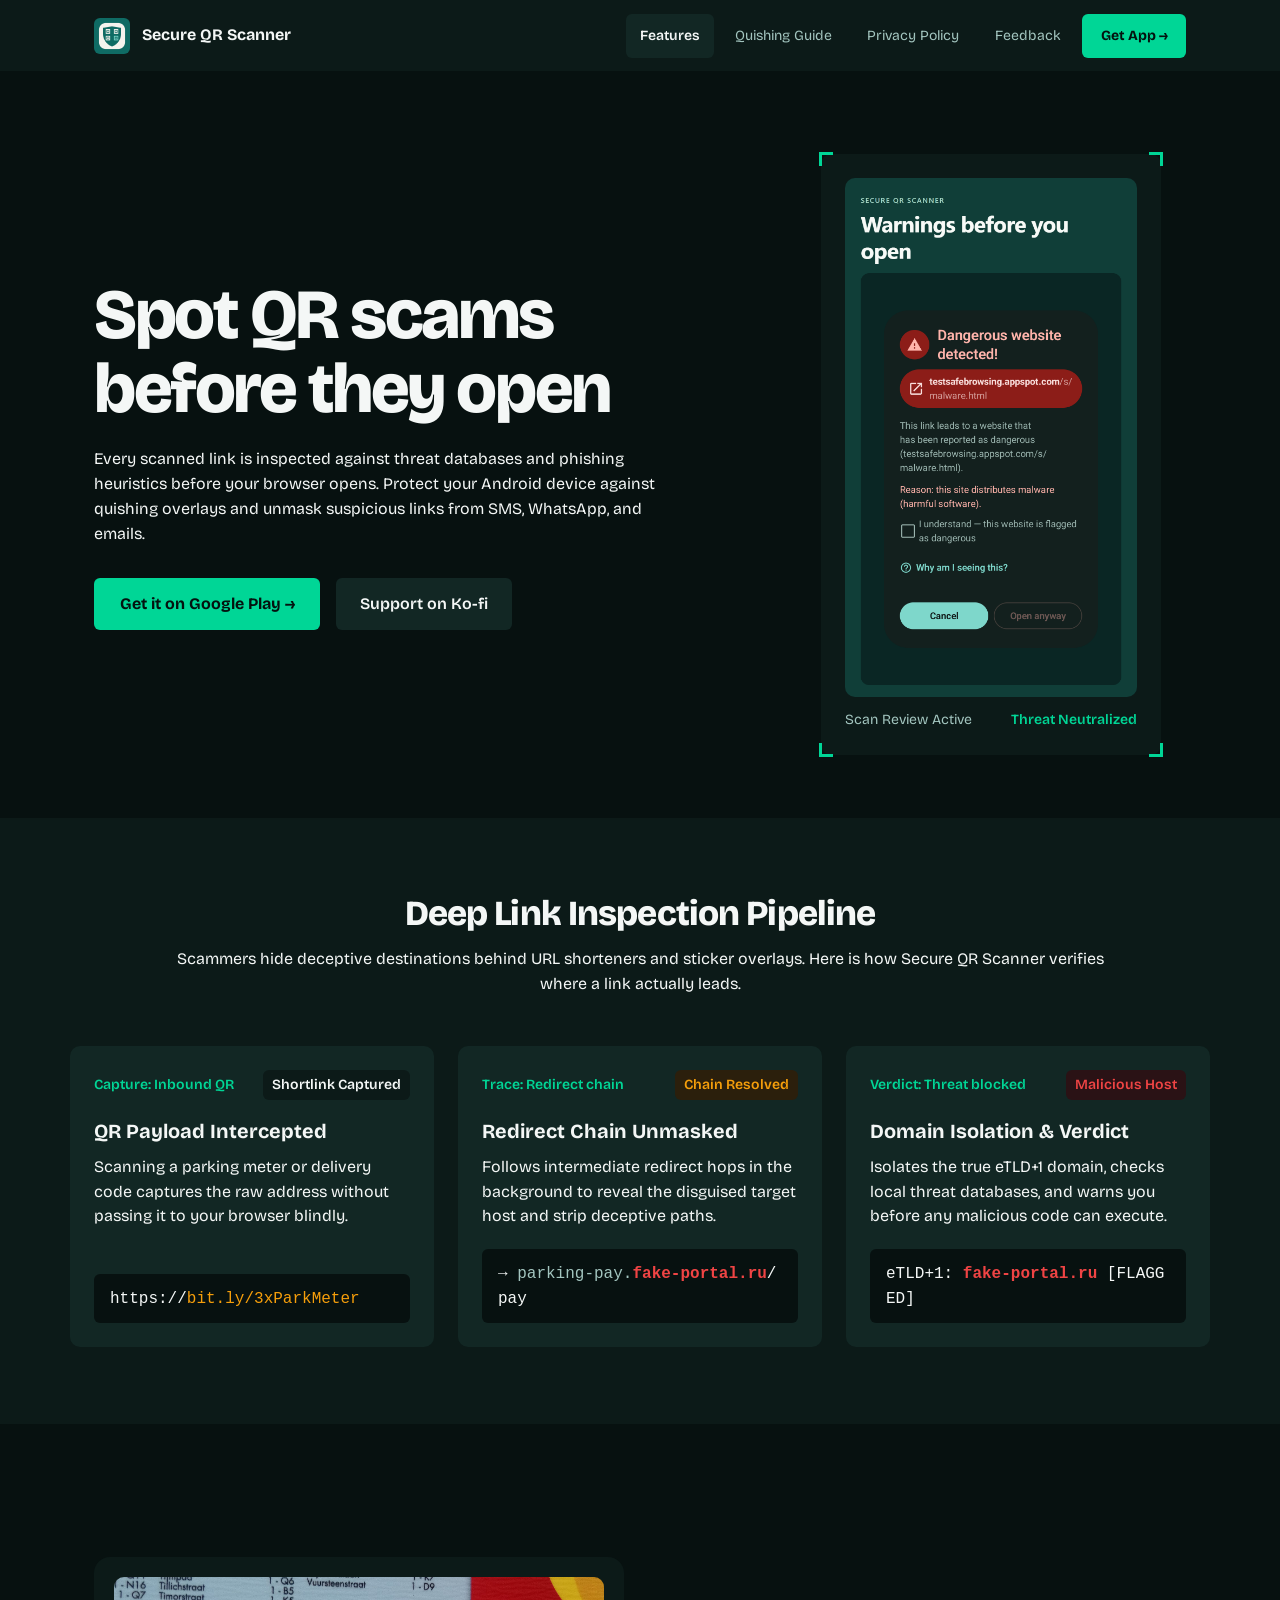
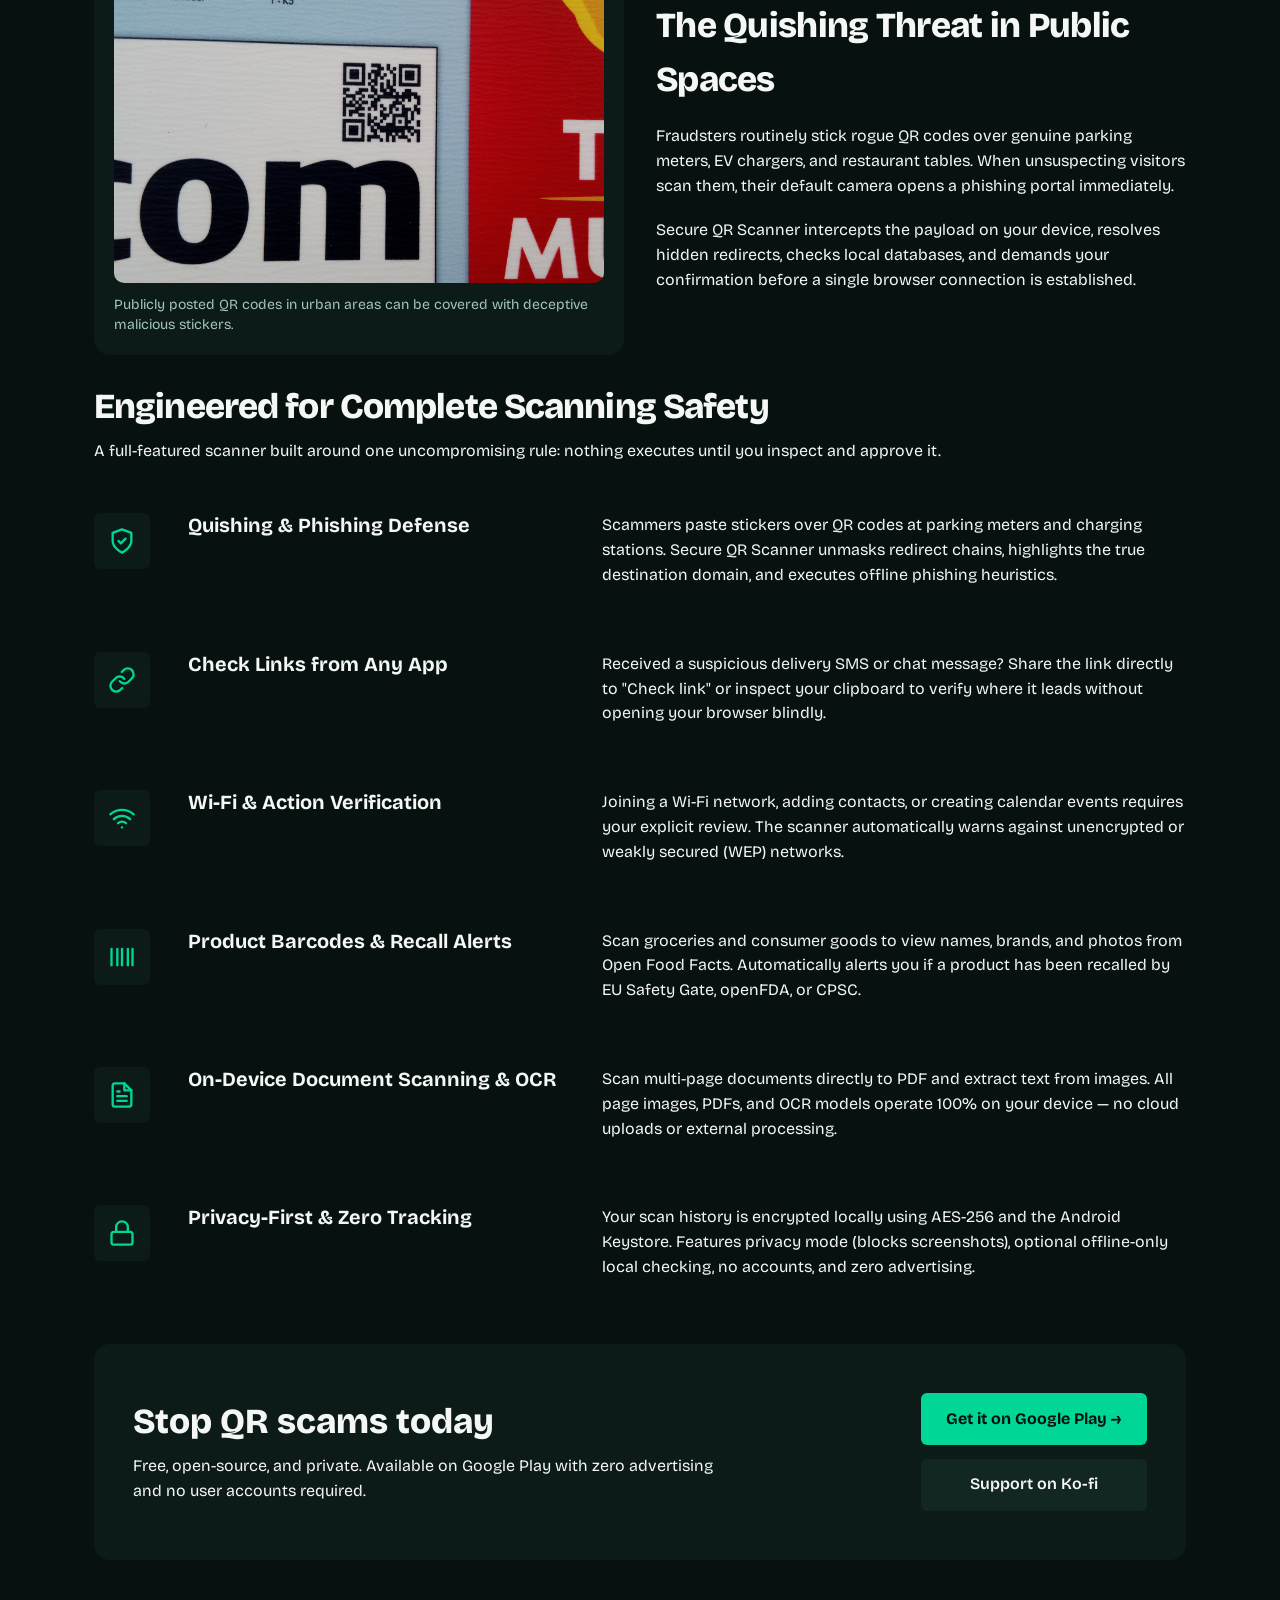
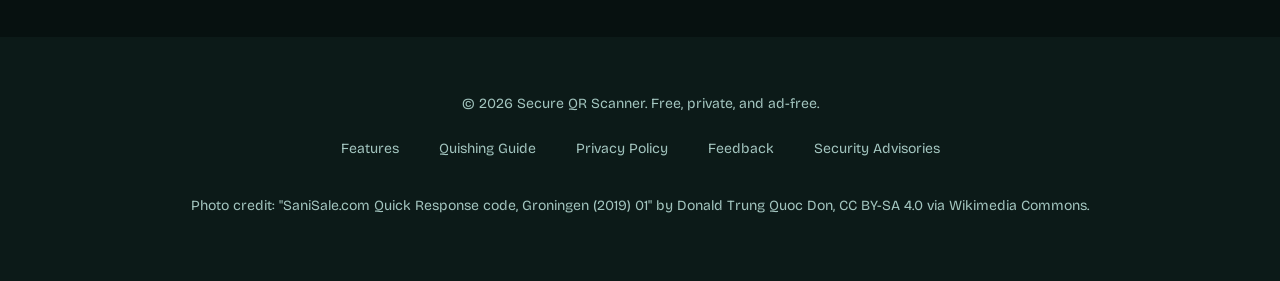
==== commit a52882e5: "fix: link security advisories directly to github private advisory form" ====
--- a/index.html
+++ b/index.html
@@ -271,7 +271,7 @@
       <a href="quishing.html">Quishing Guide</a>
       <a href="privacy.html">Privacy Policy</a>
       <a href="feedback.html">Feedback</a>
-      <a href=".well-known/security.txt">Security Disclosure</a>
+      <a href="https://github.com/Steee001/secure-qr-scanner-website/security/advisories/new" target="_blank" rel="noopener">Security Advisories</a>
     </div>
     <p style="margin-top: 1.5rem; font-size: 0.875rem; color: var(--ink-muted);">
       Photo credit: "SaniSale.com Quick Response code, Groningen (2019) 01" by Donald Trung Quoc Don, CC BY-SA 4.0 via Wikimedia Commons.
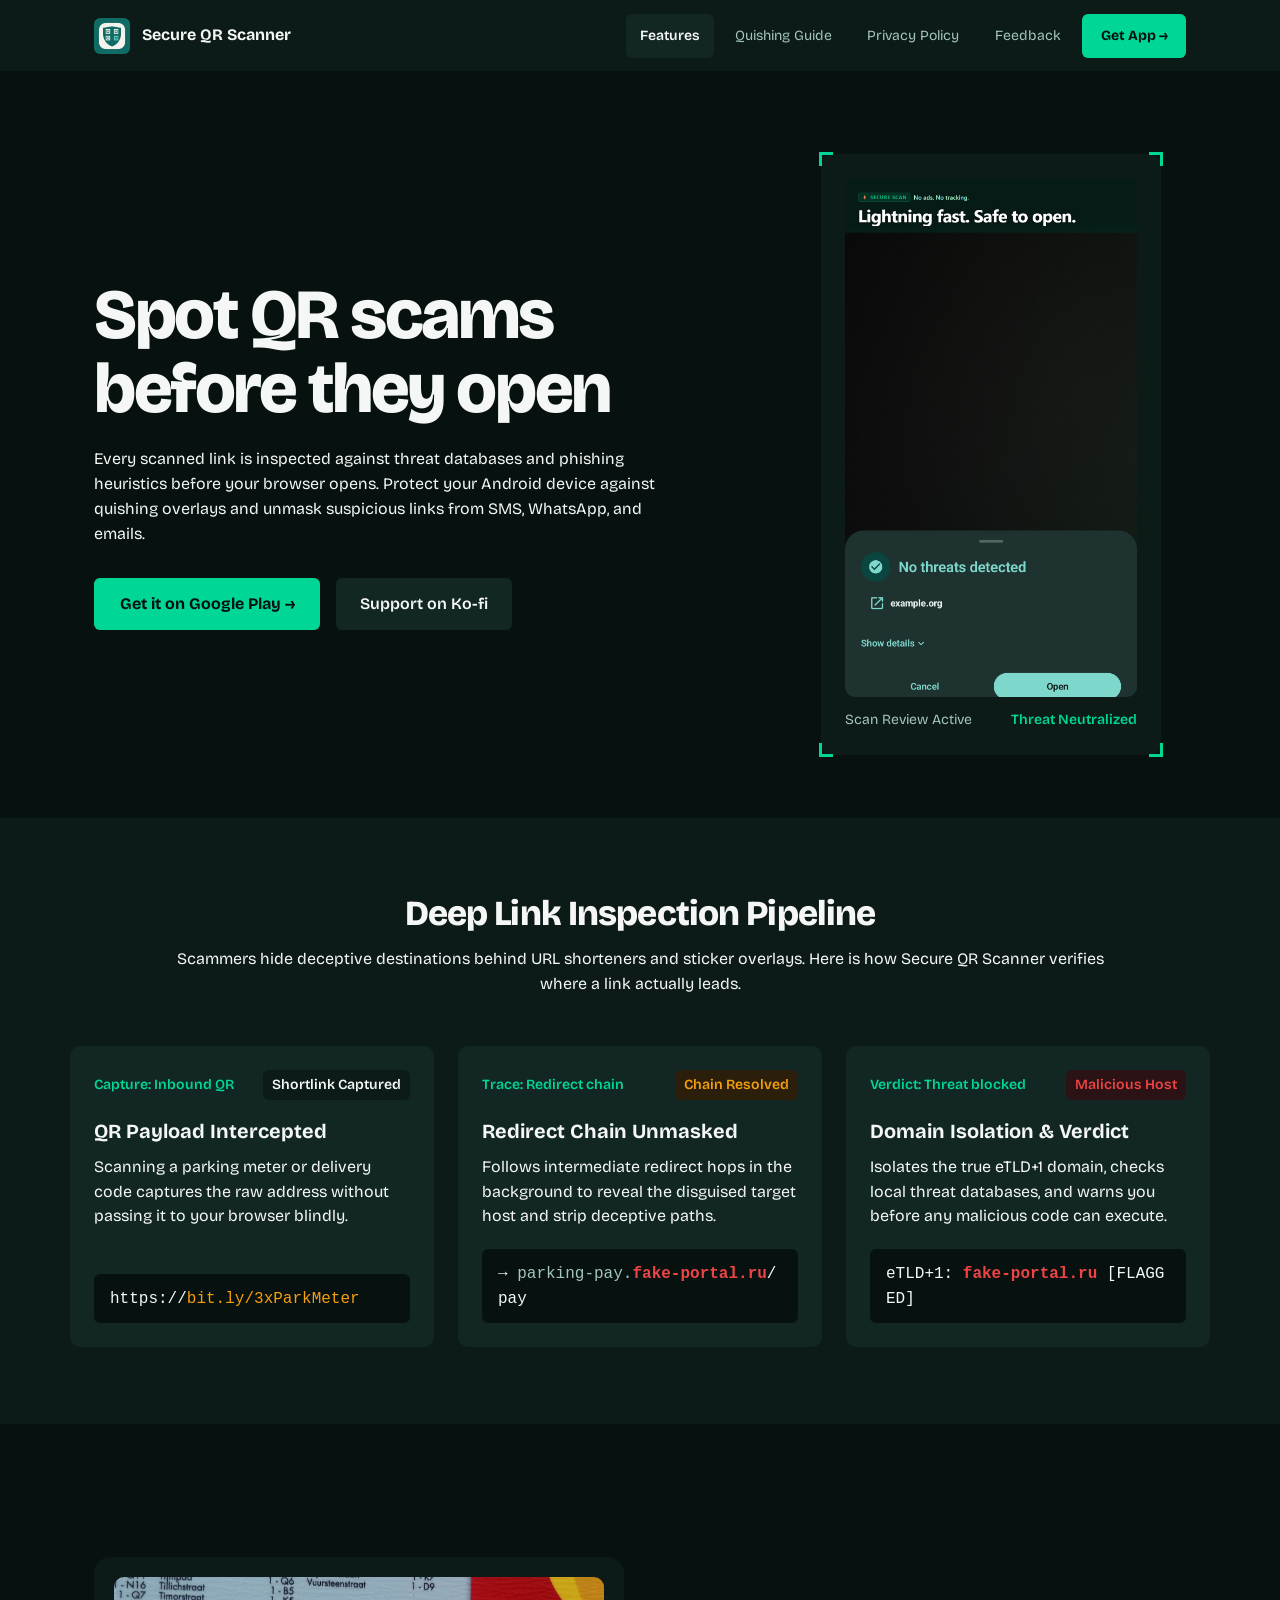
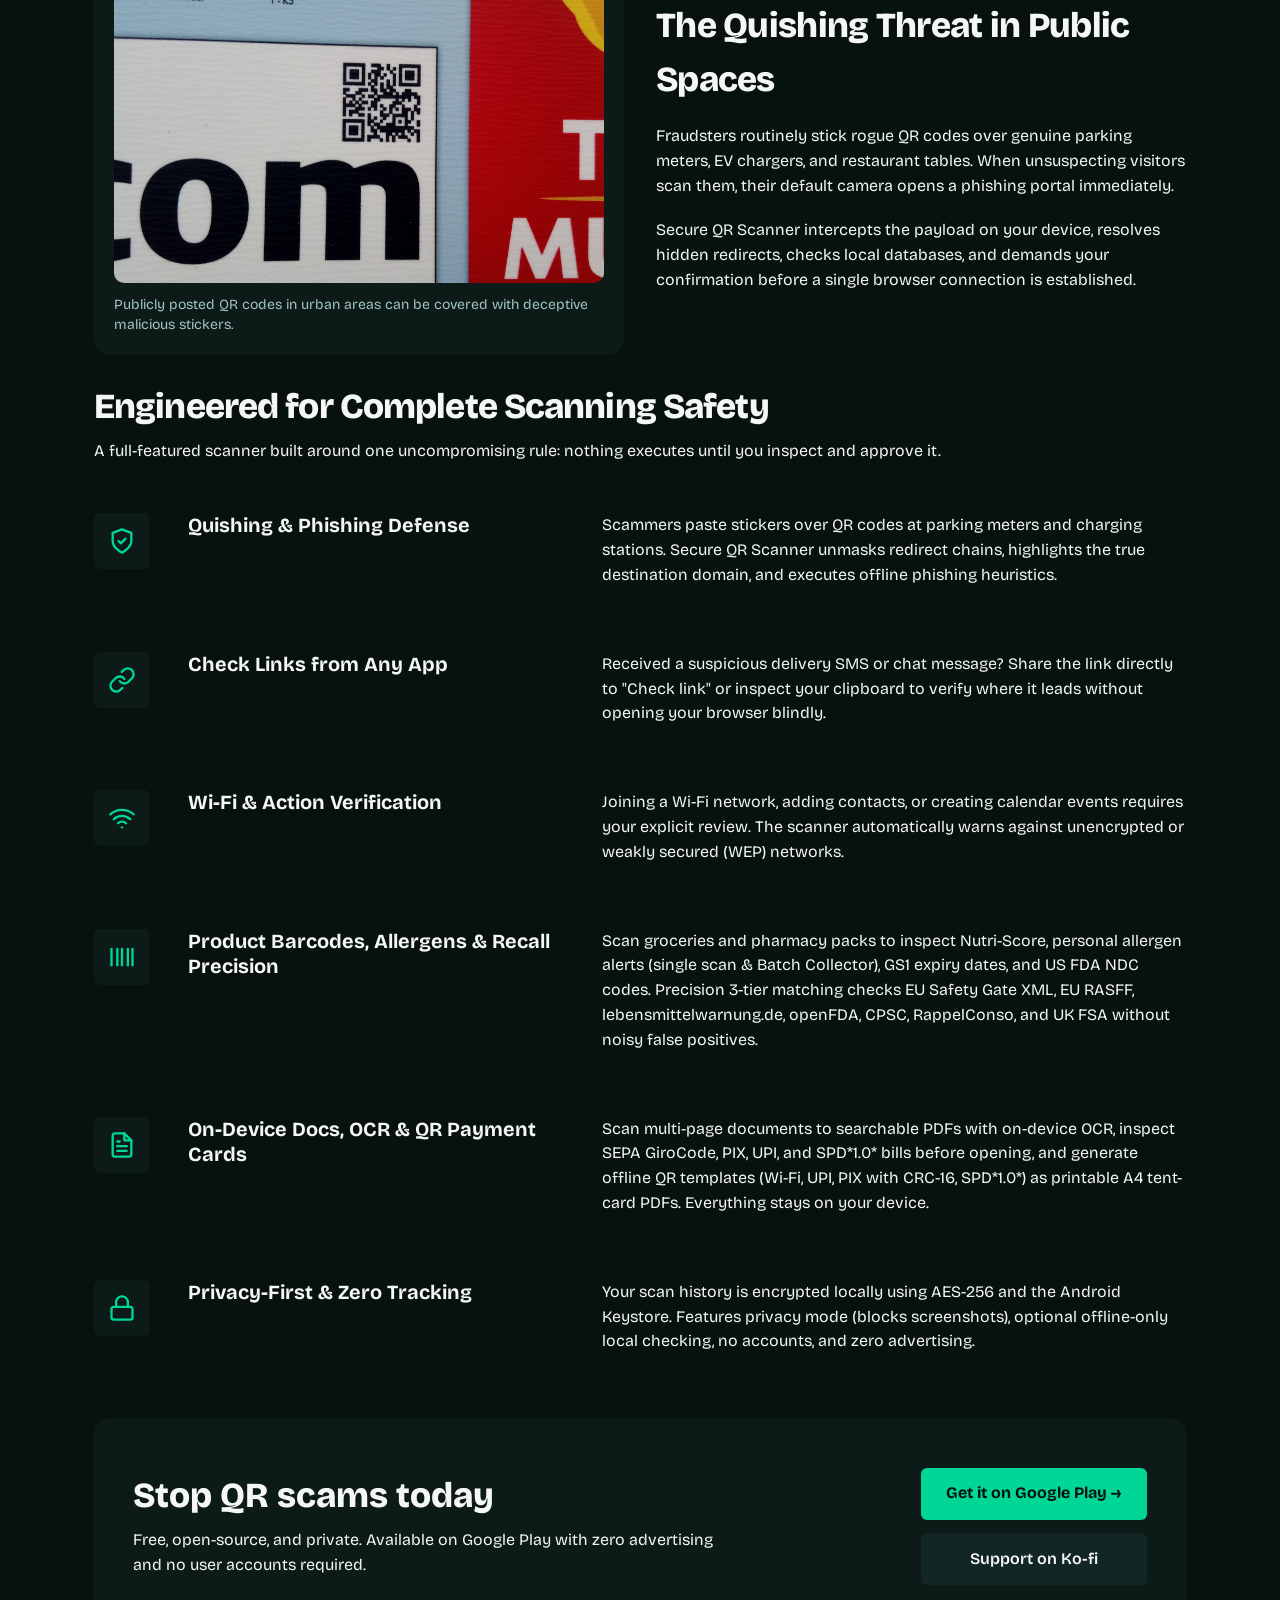
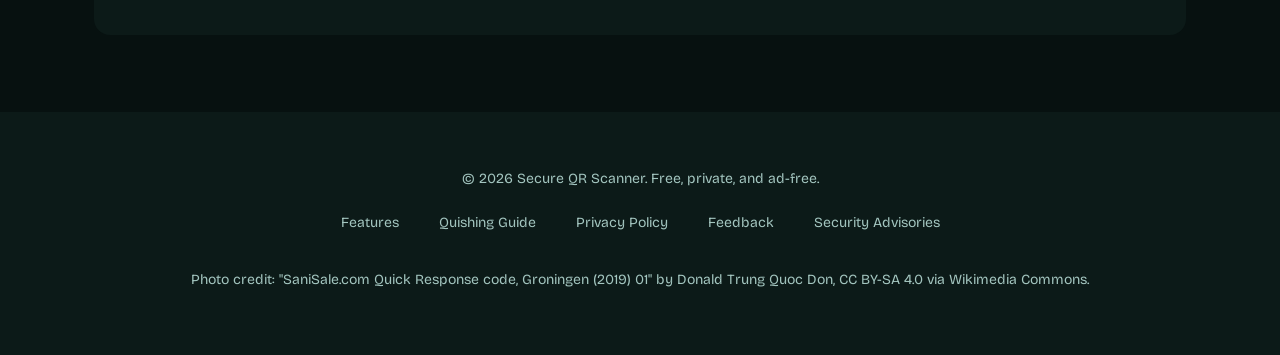
==== commit 6bfb1d99: "docs(release): sync v4.1.0 features and 4.1.x security policy" ====
--- a/index.html
+++ b/index.html
@@ -197,11 +197,11 @@
             </svg>
           </div>
           <div class="capability-heading">
-            <h3>Product Barcodes & Recall Alerts</h3>
-          </div>
-          <div class="capability-text">
-            <p>
-              Scan groceries and consumer goods to view names, brands, and photos from Open Food Facts. Automatically alerts you if a product has been recalled by EU Safety Gate, openFDA, or CPSC.
+            <h3>Product Barcodes, Allergens & Recall Precision</h3>
+          </div>
+          <div class="capability-text">
+            <p>
+              Scan groceries and pharmacy packs to inspect Nutri-Score, personal allergen alerts (single scan &amp; Batch Collector), GS1 expiry dates, and US FDA NDC codes. Precision 3-tier matching checks EU Safety Gate XML, EU RASFF, lebensmittelwarnung.de, openFDA, CPSC, RappelConso, and UK FSA without noisy false positives.
             </p>
           </div>
         </div>
@@ -217,11 +217,11 @@
             </svg>
           </div>
           <div class="capability-heading">
-            <h3>On-Device Document Scanning & OCR</h3>
-          </div>
-          <div class="capability-text">
-            <p>
-              Scan multi-page documents directly to PDF and extract text from images. All page images, PDFs, and OCR models operate 100% on your device — no cloud uploads or external processing.
+            <h3>On-Device Docs, OCR &amp; QR Payment Cards</h3>
+          </div>
+          <div class="capability-text">
+            <p>
+              Scan multi-page documents to searchable PDFs with on-device OCR, inspect SEPA GiroCode, PIX, UPI, and SPD*1.0* bills before opening, and generate offline QR templates (Wi-Fi, UPI, PIX with CRC-16, SPD*1.0*) as printable A4 tent-card PDFs. Everything stays on your device.
             </p>
           </div>
         </div>
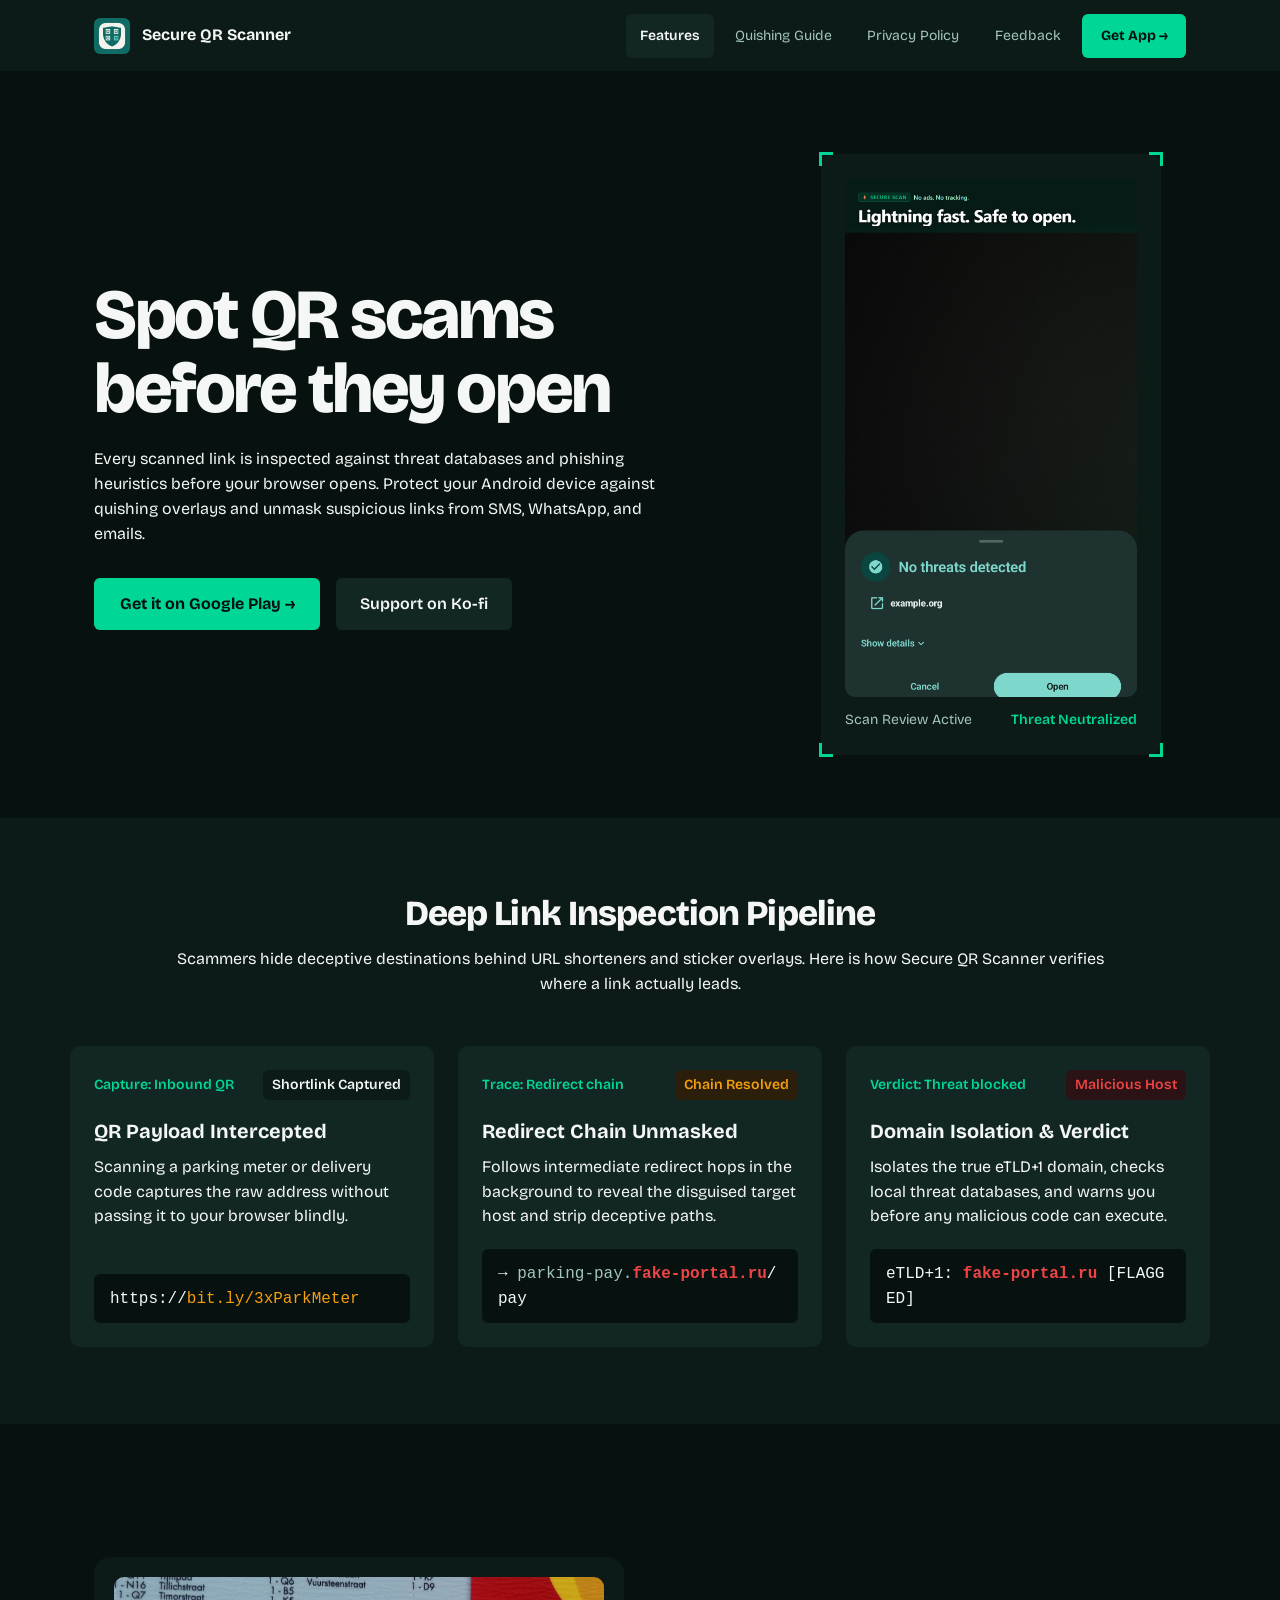
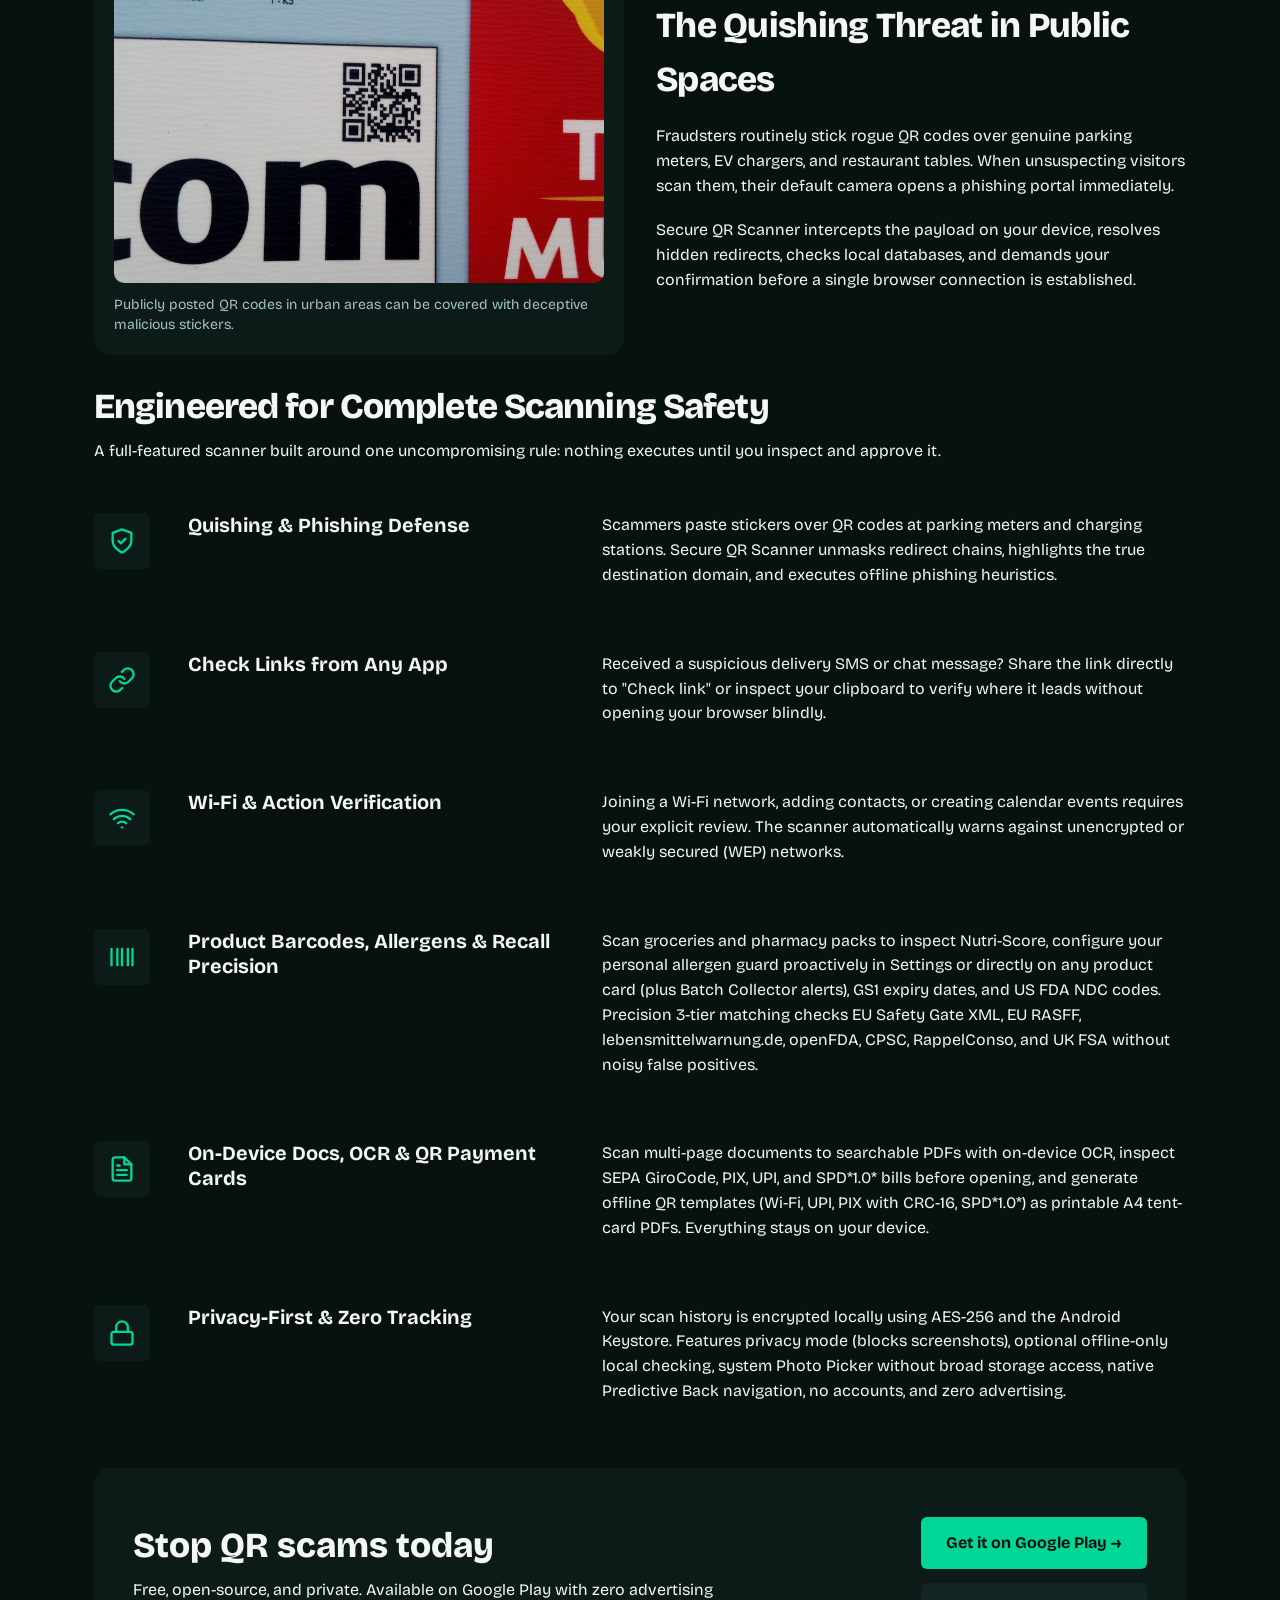
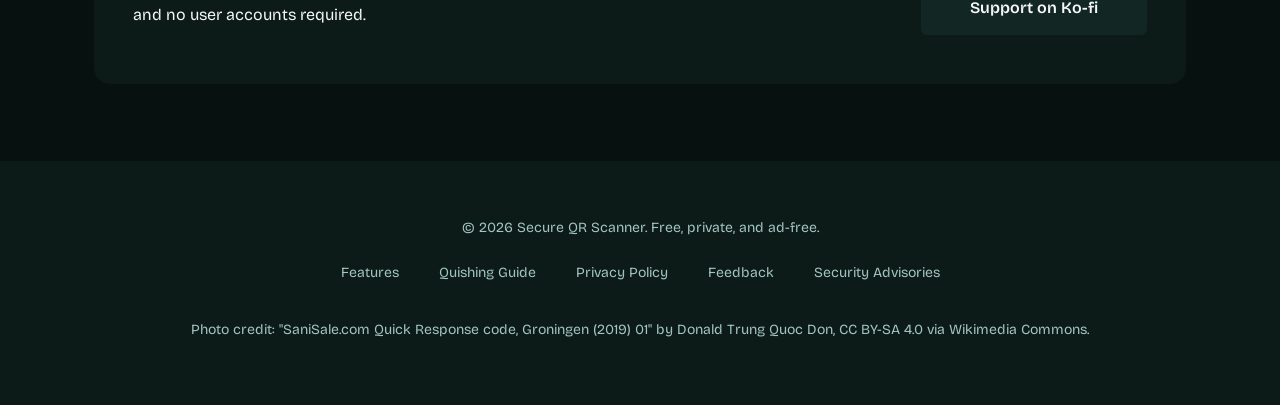
==== commit e85bf174: "docs(release): sync v4.2.0 features and 4.2.x security policy" ====
--- a/index.html
+++ b/index.html
@@ -201,7 +201,7 @@
           </div>
           <div class="capability-text">
             <p>
-              Scan groceries and pharmacy packs to inspect Nutri-Score, personal allergen alerts (single scan &amp; Batch Collector), GS1 expiry dates, and US FDA NDC codes. Precision 3-tier matching checks EU Safety Gate XML, EU RASFF, lebensmittelwarnung.de, openFDA, CPSC, RappelConso, and UK FSA without noisy false positives.
+              Scan groceries and pharmacy packs to inspect Nutri-Score, configure your personal allergen guard proactively in Settings or directly on any product card (plus Batch Collector alerts), GS1 expiry dates, and US FDA NDC codes. Precision 3-tier matching checks EU Safety Gate XML, EU RASFF, lebensmittelwarnung.de, openFDA, CPSC, RappelConso, and UK FSA without noisy false positives.
             </p>
           </div>
         </div>
@@ -238,7 +238,7 @@
           </div>
           <div class="capability-text">
             <p>
-              Your scan history is encrypted locally using AES-256 and the Android Keystore. Features privacy mode (blocks screenshots), optional offline-only local checking, no accounts, and zero advertising.
+              Your scan history is encrypted locally using AES-256 and the Android Keystore. Features privacy mode (blocks screenshots), optional offline-only local checking, system Photo Picker without broad storage access, native Predictive Back navigation, no accounts, and zero advertising.
             </p>
           </div>
         </div>
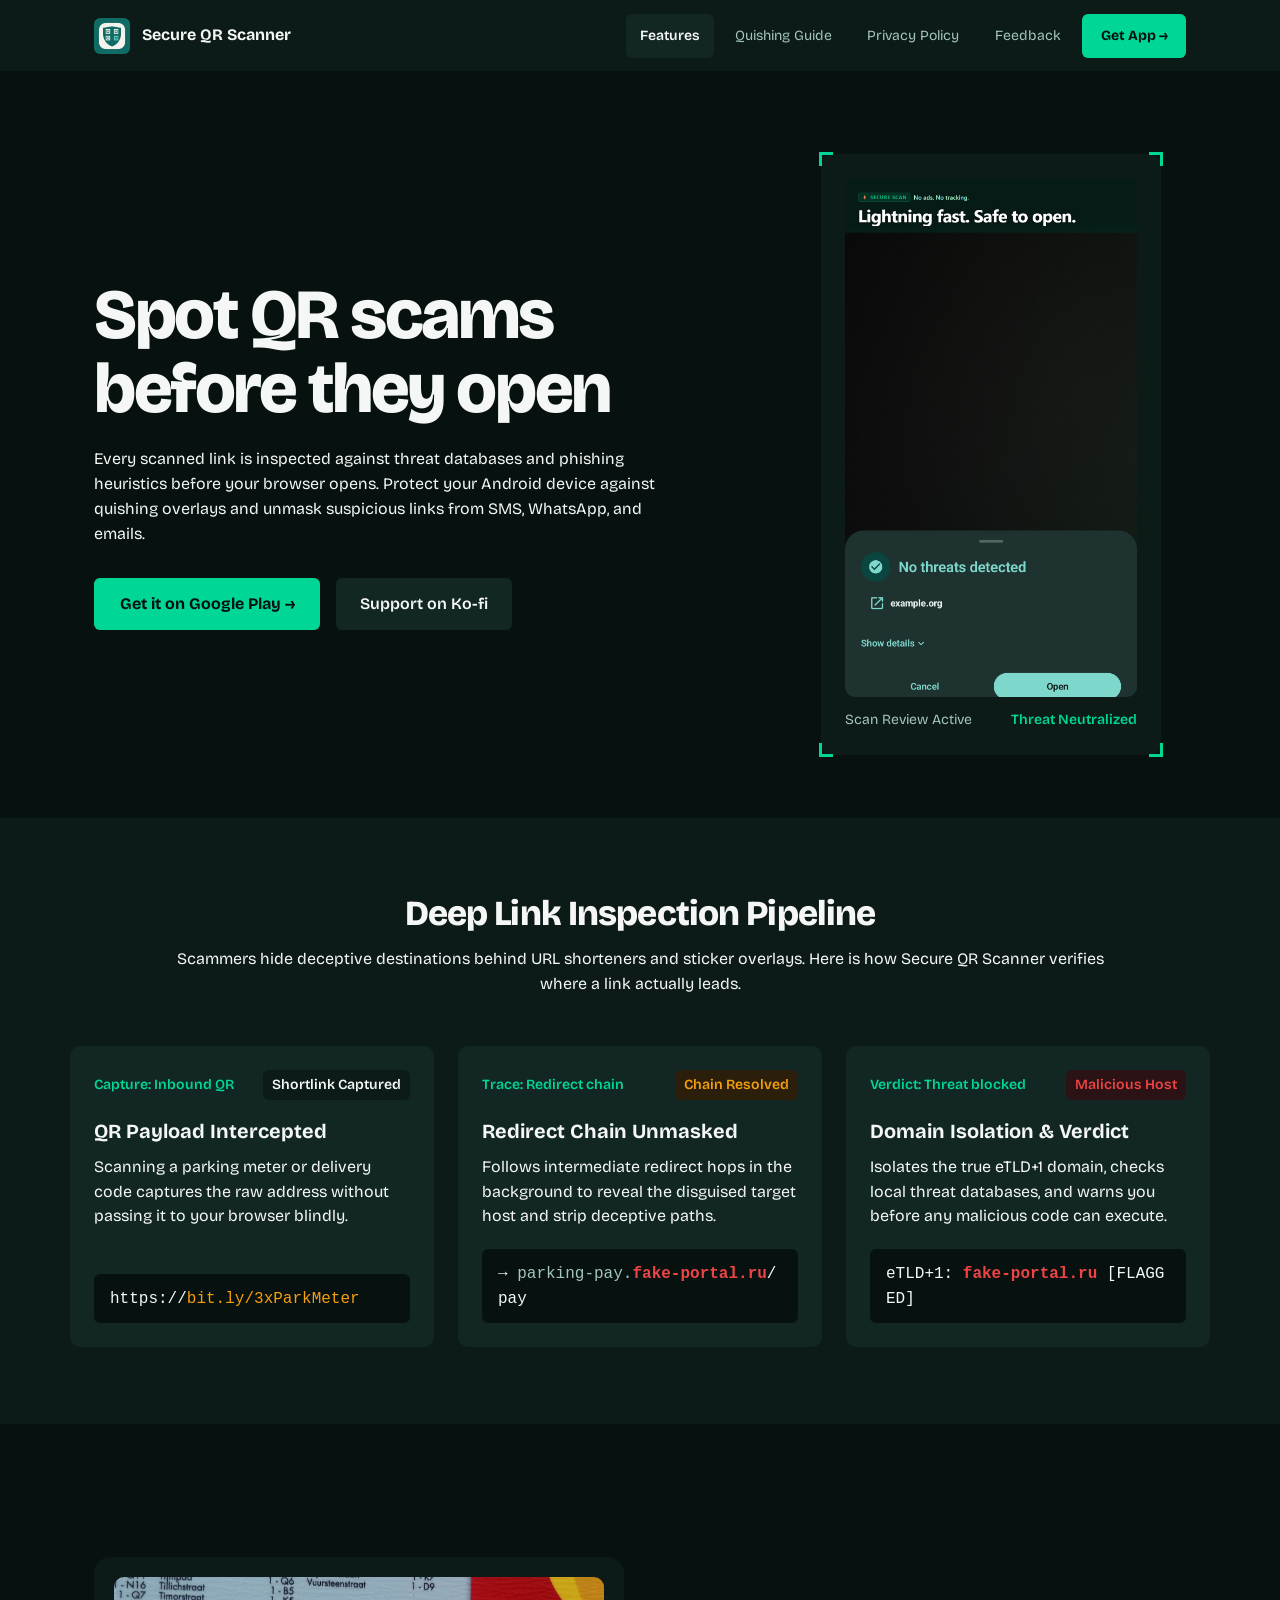
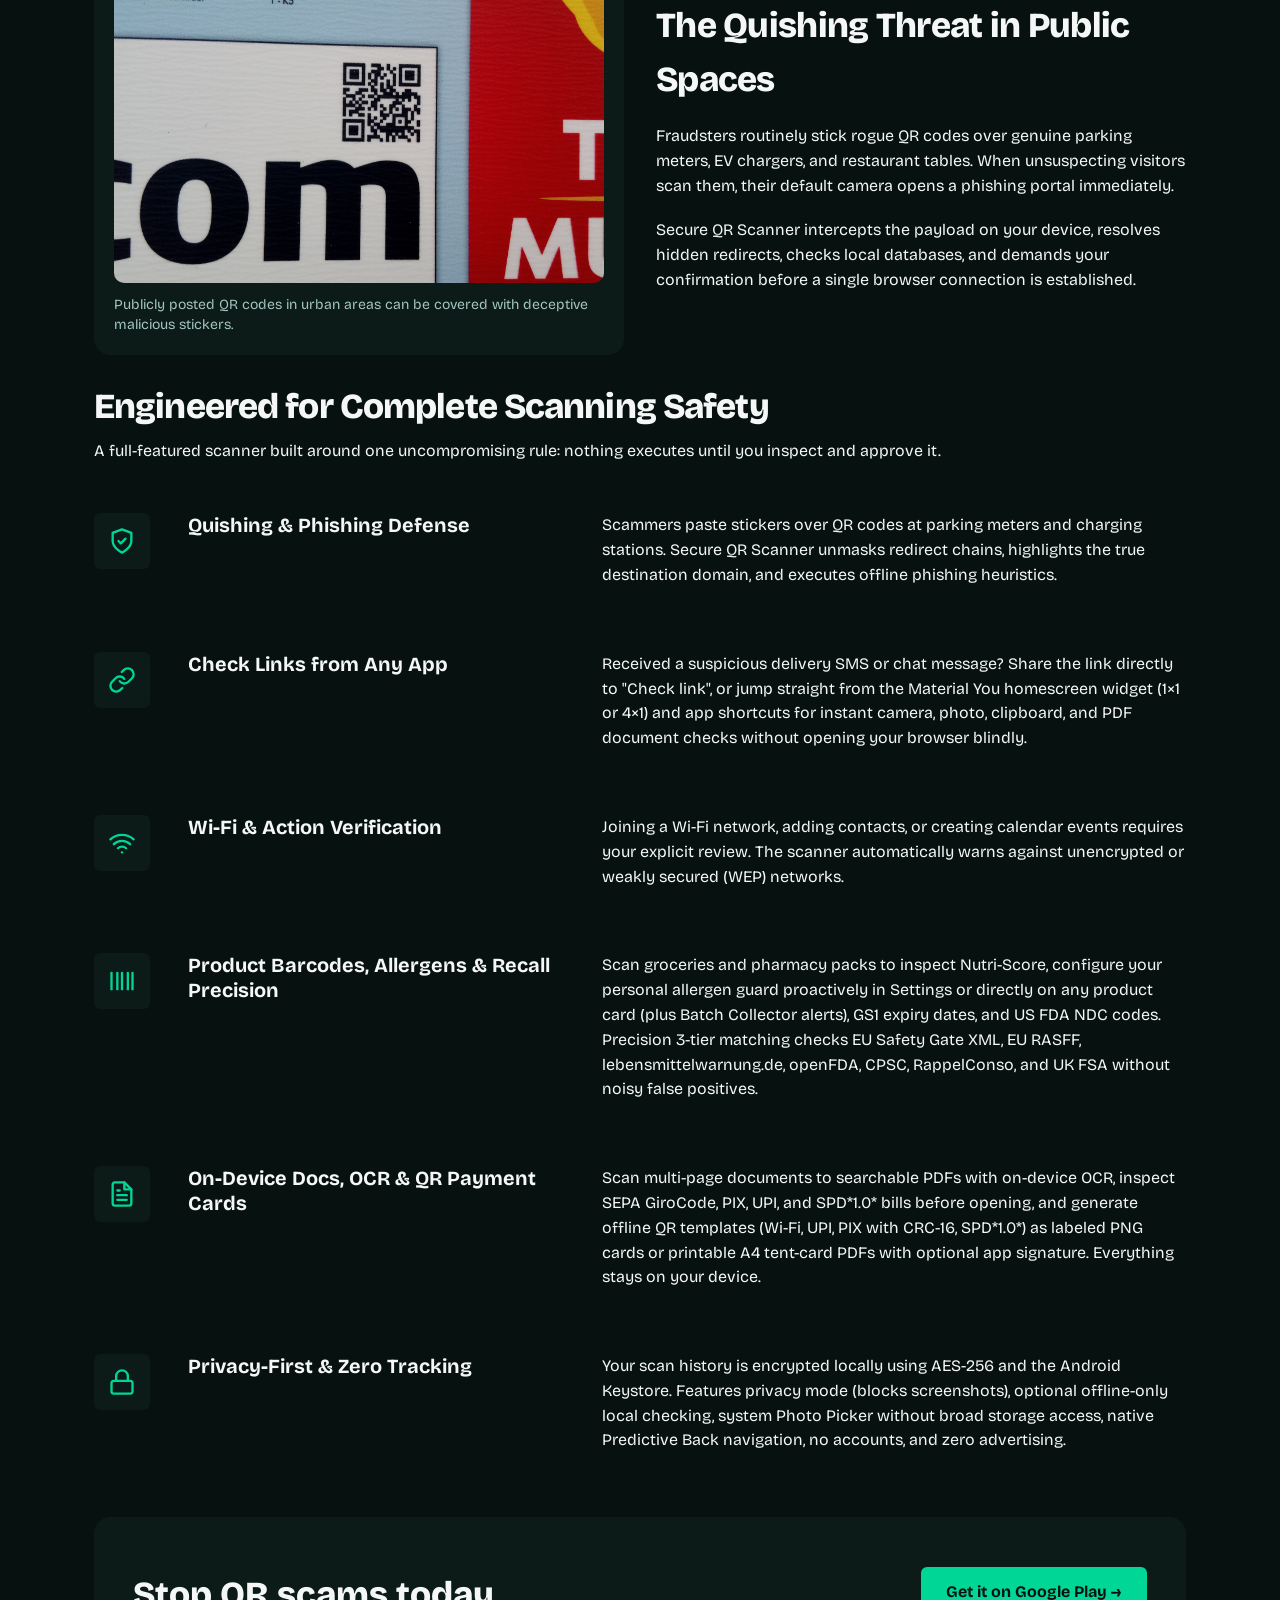
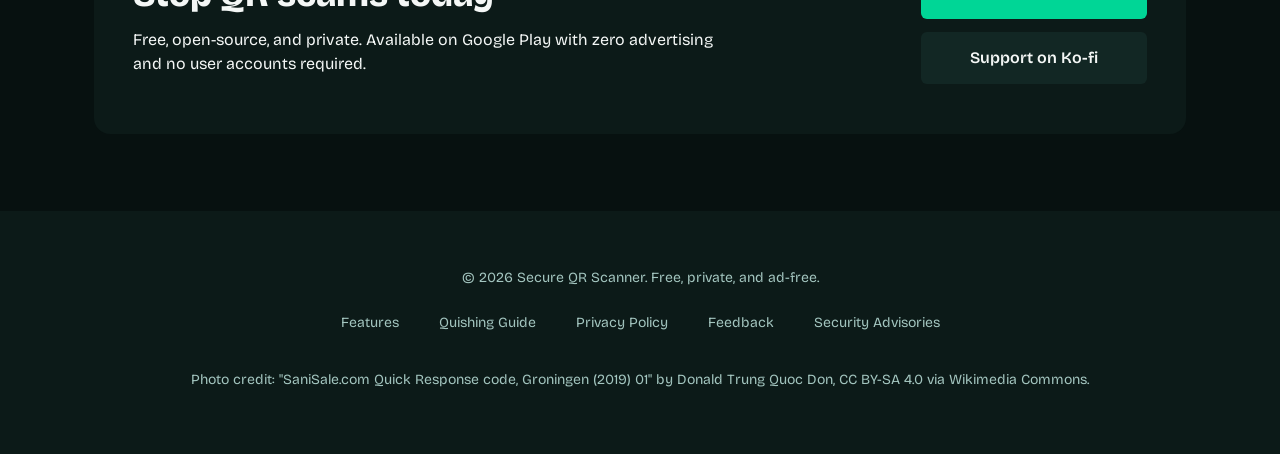
==== commit 7b84417f: "docs(release): sync v4.3.0 features and 4.3.x security policy" ====
--- a/index.html
+++ b/index.html
@@ -162,7 +162,7 @@
           </div>
           <div class="capability-text">
             <p>
-              Received a suspicious delivery SMS or chat message? Share the link directly to "Check link" or inspect your clipboard to verify where it leads without opening your browser blindly.
+              Received a suspicious delivery SMS or chat message? Share the link directly to "Check link", or jump straight from the Material You homescreen widget (1&times;1 or 4&times;1) and app shortcuts for instant camera, photo, clipboard, and PDF document checks without opening your browser blindly.
             </p>
           </div>
         </div>
@@ -221,7 +221,7 @@
           </div>
           <div class="capability-text">
             <p>
-              Scan multi-page documents to searchable PDFs with on-device OCR, inspect SEPA GiroCode, PIX, UPI, and SPD*1.0* bills before opening, and generate offline QR templates (Wi-Fi, UPI, PIX with CRC-16, SPD*1.0*) as printable A4 tent-card PDFs. Everything stays on your device.
+              Scan multi-page documents to searchable PDFs with on-device OCR, inspect SEPA GiroCode, PIX, UPI, and SPD*1.0* bills before opening, and generate offline QR templates (Wi-Fi, UPI, PIX with CRC-16, SPD*1.0*) as labeled PNG cards or printable A4 tent-card PDFs with optional app signature. Everything stays on your device.
             </p>
           </div>
         </div>
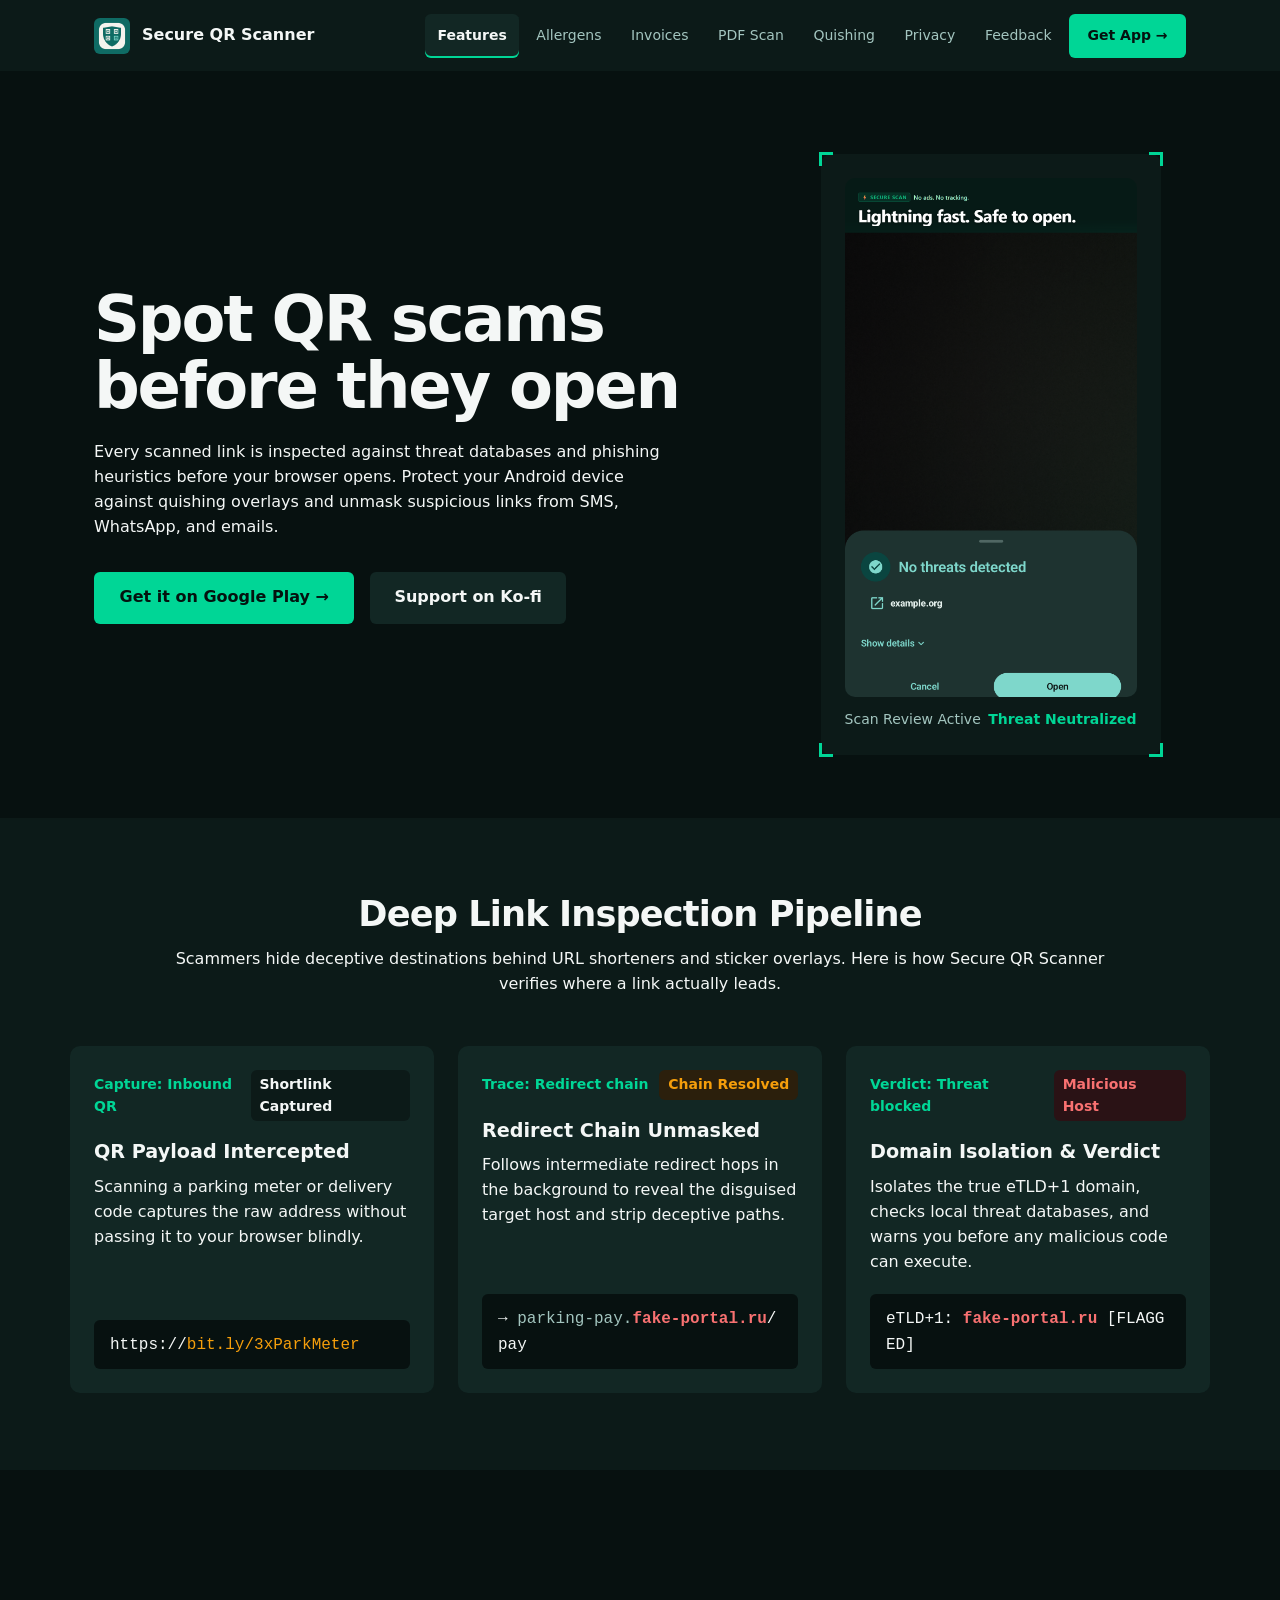
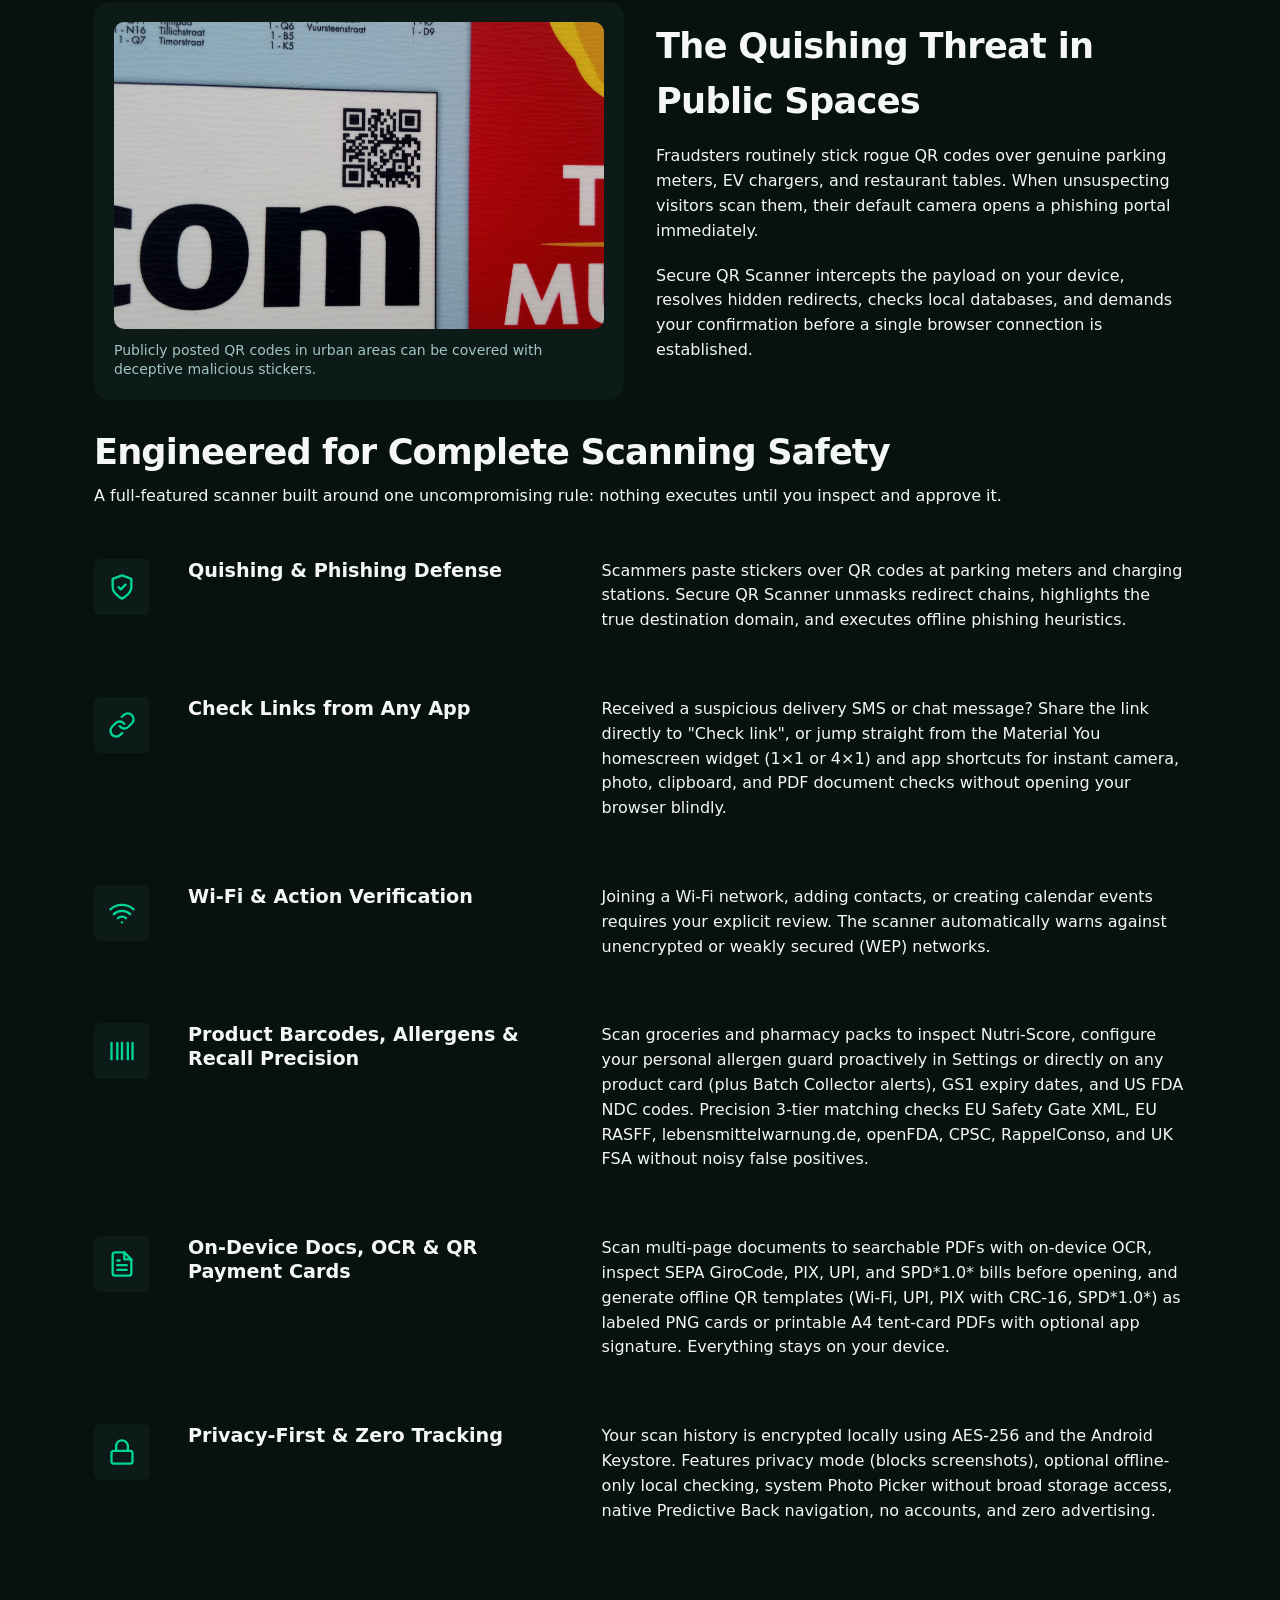
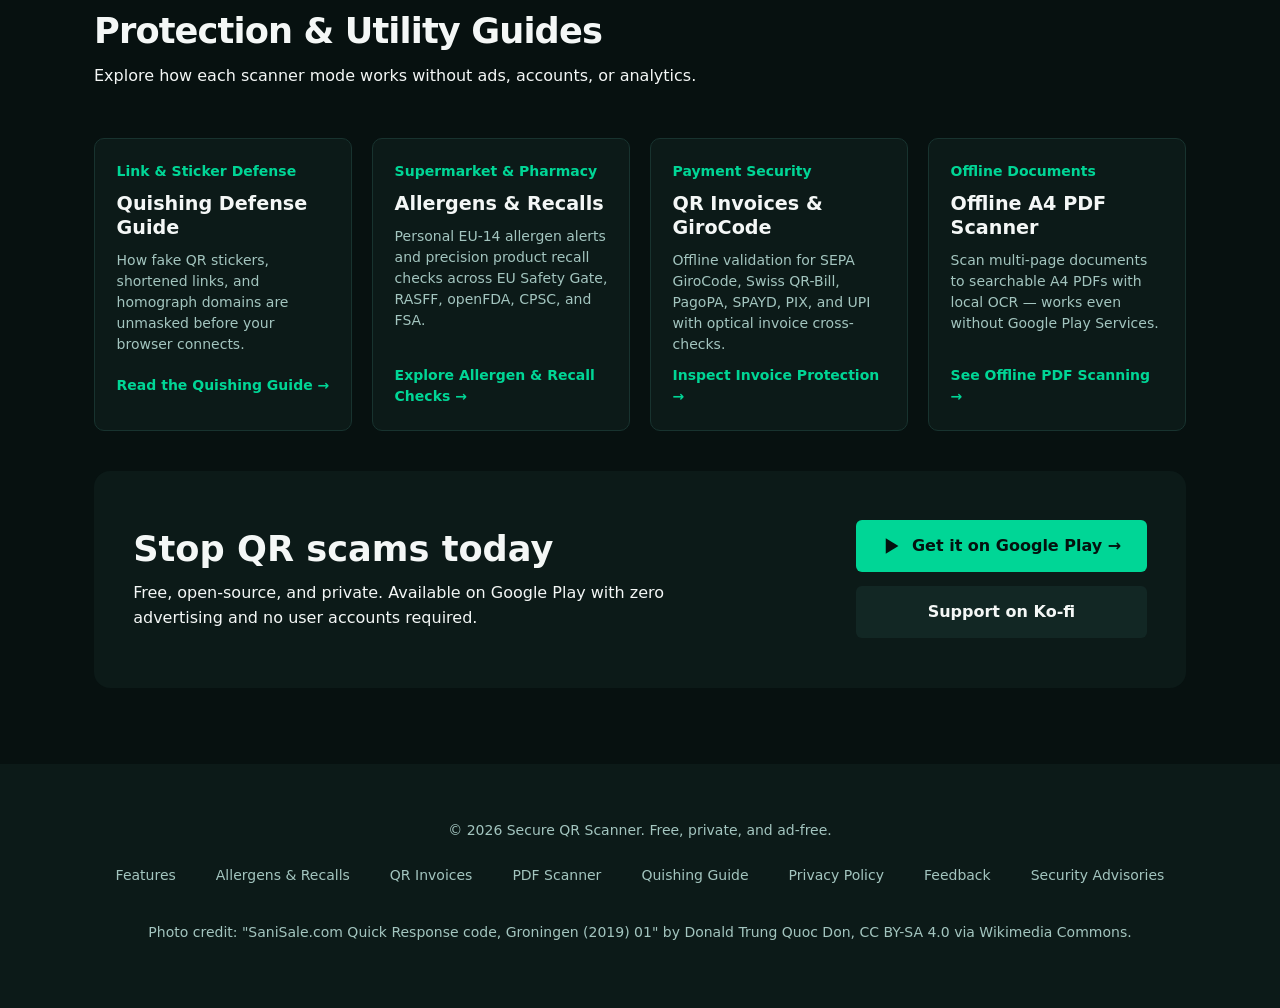
==== commit adc76961: "feat(seo): AP-115 add topic landing pages and drop external font CDNs" ====
--- a/index.html
+++ b/index.html
@@ -2,32 +2,64 @@
 <html lang="en">
 <head>
   <meta charset="utf-8">
-  <meta name="viewport" content="width=device-width, initial-scale=1">
-  <title>Secure QR Scanner | Scam & Phishing Defense for Android</title>
-  <meta name="description" content="Free Android QR and barcode scanner with built-in scam and phishing defense. Checks links before opening, resolves short links, warns about fake QR codes (quishing) and verifies SMS links.">
-  <link rel="preconnect" href="https://fonts.googleapis.com">
-  <link rel="preconnect" href="https://fonts.gstatic.com" crossorigin>
-  <link href="https://fonts.googleapis.com/css2?family=Bricolage+Grotesque:opsz,wght@12..96,400;12..96,600;12..96,700;12..96,800&display=swap" rel="stylesheet">
+  <meta name="viewport" content="width=device-width, initial-scale=1.0">
+  <title>Secure QR Scanner | Scam &amp; Phishing Defense for Android</title>
+  <meta name="description" content="Free Android QR and barcode scanner with built-in scam and phishing defense. Checks links before opening, resolves short links, checks food allergens and product recalls, verifies QR invoices, and scans searchable PDFs without ads or tracking.">
+  <link rel="canonical" href="https://steee001.github.io/secure-qr-scanner-website/">
+  <meta property="og:type" content="website">
+  <meta property="og:site_name" content="Secure QR Scanner">
+  <meta property="og:title" content="Secure QR Scanner | Scam &amp; Phishing Defense for Android">
+  <meta property="og:description" content="Free Android QR and barcode scanner that unmasks phishing links, warns on quishing stickers, checks food allergens and product recalls, verifies GiroCode/QR-Bill invoices, and exports searchable offline A4 PDFs.">
+  <meta property="og:url" content="https://steee001.github.io/secure-qr-scanner-website/">
+  <meta property="og:image" content="https://steee001.github.io/secure-qr-scanner-website/preview.png">
+  <meta property="og:locale" content="en_US">
+  <meta property="og:locale:alternate" content="de_DE">
+  <meta name="twitter:card" content="summary_large_image">
   <link rel="stylesheet" href="styles.css">
+  <script type="application/ld+json">
+    {
+      "@context": "https://schema.org",
+      "@type": "SoftwareApplication",
+      "name": "Secure QR Scanner",
+      "operatingSystem": "Android 7.0+",
+      "applicationCategory": "SecurityApplication",
+      "isAccessibleForFree": true,
+      "offers": {
+        "@type": "Offer",
+        "price": "0",
+        "priceCurrency": "EUR"
+      },
+      "url": "https://steee001.github.io/secure-qr-scanner-website/",
+      "downloadUrl": "https://play.google.com/store/apps/details?id=com.steee001.secureqrscanner",
+      "image": "https://steee001.github.io/secure-qr-scanner-website/preview.png",
+      "description": "Ad-free Android QR, barcode, invoice, allergen, and offline A4 PDF scanner with Safe Browsing checks, redirect resolution, recall precision matching, and zero tracking."
+    }
+  </script>
 </head>
 <body>
   <header>
+    <a href="#main-content" class="skip-link visually-hidden">Skip to main content</a>
     <div class="nav-container">
       <a href="index.html" class="logo">
-        <img src="icon.png" alt="Secure QR Scanner Logo" width="36" height="36">
+        <img src="icon.png" alt="" width="36" height="36">
         <span>Secure QR Scanner</span>
       </a>
-      <nav>
-        <a href="index.html" class="active">Features</a>
-        <a href="quishing.html">Quishing Guide</a>
-        <a href="privacy.html">Privacy Policy</a>
-        <a href="feedback.html">Feedback</a>
-        <a href="https://play.google.com/store/apps/details?id=com.steee001.secureqrscanner" class="nav-cta" target="_blank" rel="noopener">Get App &rarr;</a>
+      <nav aria-label="Primary">
+        <ul>
+          <li><a href="index.html" aria-current="page">Features</a></li>
+          <li><a href="allergen.html">Allergens</a></li>
+          <li><a href="invoice.html">Invoices</a></li>
+          <li><a href="pdf-scanner.html">PDF Scan</a></li>
+          <li><a href="quishing.html">Quishing</a></li>
+          <li><a href="privacy.html">Privacy</a></li>
+          <li><a href="feedback.html">Feedback</a></li>
+          <li><a href="https://play.google.com/store/apps/details?id=com.steee001.secureqrscanner" class="nav-cta" target="_blank" rel="noopener">Get App &rarr;</a></li>
+        </ul>
       </nav>
     </div>
   </header>
 
-  <main>
+  <main id="main-content" tabindex="-1">
     <!-- Hero Section -->
     <section class="hero">
       <div class="hero-copy">
@@ -51,7 +83,7 @@
           <span class="reticle-corner-tr" aria-hidden="true"></span>
           <span class="reticle-corner-bl" aria-hidden="true"></span>
           <span class="reticle-corner-br" aria-hidden="true"></span>
-          <img src="preview.png" alt="Secure QR Scanner review dialog showing a flagged threat" width="340" height="604" loading="eager">
+          <img src="preview.png" alt="Secure QR Scanner review dialog showing a flagged threat" width="340" height="604" fetchpriority="high">
           <div class="hero-hud-telemetry">
             <span>Scan Review Active</span>
             <span class="active">Threat Neutralized</span>
@@ -244,6 +276,39 @@
         </div>
       </div>
 
+      <!-- Topic Deep Dives -->
+      <div class="section-header" style="margin-top: 3.5rem;">
+        <h2>Protection &amp; Utility Guides</h2>
+        <p>Explore how each scanner mode works without ads, accounts, or analytics.</p>
+      </div>
+
+      <div class="topic-grid">
+        <article class="topic-card">
+          <span class="topic-card-tag">Link &amp; Sticker Defense</span>
+          <h3>Quishing Defense Guide</h3>
+          <p>How fake QR stickers, shortened links, and homograph domains are unmasked before your browser connects.</p>
+          <a href="quishing.html">Read the Quishing Guide &rarr;</a>
+        </article>
+        <article class="topic-card">
+          <span class="topic-card-tag">Supermarket &amp; Pharmacy</span>
+          <h3>Allergens &amp; Recalls</h3>
+          <p>Personal EU-14 allergen alerts and precision product recall checks across EU Safety Gate, RASFF, openFDA, CPSC, and FSA.</p>
+          <a href="allergen.html">Explore Allergen &amp; Recall Checks &rarr;</a>
+        </article>
+        <article class="topic-card">
+          <span class="topic-card-tag">Payment Security</span>
+          <h3>QR Invoices &amp; GiroCode</h3>
+          <p>Offline validation for SEPA GiroCode, Swiss QR-Bill, PagoPA, SPAYD, PIX, and UPI with optical invoice cross-checks.</p>
+          <a href="invoice.html">Inspect Invoice Protection &rarr;</a>
+        </article>
+        <article class="topic-card">
+          <span class="topic-card-tag">Offline Documents</span>
+          <h3>Offline A4 PDF Scanner</h3>
+          <p>Scan multi-page documents to searchable A4 PDFs with local OCR &mdash; works even without Google Play Services.</p>
+          <a href="pdf-scanner.html">See Offline PDF Scanning &rarr;</a>
+        </article>
+      </div>
+
       <!-- CTA Banner -->
       <div class="cta-banner">
         <div class="cta-banner-content">
@@ -254,6 +319,7 @@
         </div>
         <div class="cta-banner-actions">
           <a href="https://play.google.com/store/apps/details?id=com.steee001.secureqrscanner" class="btn-cyber" target="_blank" rel="noopener">
+            <svg viewBox="0 0 24 24" width="20" height="20" fill="currentColor" aria-hidden="true"><path d="M4.5 2.75 19.75 12 4.5 21.25V2.75Z"/></svg>
             <span>Get it on Google Play &rarr;</span>
           </a>
           <a href="https://ko-fi.com/steee001" class="btn-secondary" target="_blank" rel="noopener">
@@ -268,6 +334,9 @@
     <p>&copy; 2026 Secure QR Scanner. Free, private, and ad-free.</p>
     <div class="footer-links">
       <a href="index.html">Features</a>
+      <a href="allergen.html">Allergens &amp; Recalls</a>
+      <a href="invoice.html">QR Invoices</a>
+      <a href="pdf-scanner.html">PDF Scanner</a>
       <a href="quishing.html">Quishing Guide</a>
       <a href="privacy.html">Privacy Policy</a>
       <a href="feedback.html">Feedback</a>
--- a/styles.css
+++ b/styles.css
@@ -1,4 +1,5 @@
 :root {
+  color-scheme: dark;
   /* Color Palette — High-Tech Cyber Security & Obsidian */
   --bg-ground: #071110;
   --surface-1: #0C1A18;
@@ -8,19 +9,20 @@
   --ink-muted: #A3C5BF;
   --accent-cyber: #00D696;
   --accent-cyber-dark: #00A876;
-  --status-danger: #EF4444;
+  --status-danger: #F87171;
   --status-danger-bg: #2A1215;
   --status-warn: #F59E0B;
   --status-warn-bg: #2B1F0C;
   --status-safe: #10B981;
   --status-safe-bg: #0E2922;
 
-  /* Typography — 5 Strict Steps */
-  --font-sans: "Bricolage Grotesque", -apple-system, BlinkMacSystemFont, "Segoe UI", Roboto, "Inter", sans-serif;
-
-  --step-display: clamp(2.6rem, 1.8rem + 4vw, 4.4rem);
-  --step-heading: clamp(1.6rem, 1.3rem + 1.2vw, 2.2rem);
-  --step-subhead: 1.25rem;
+  /* Typography — System Stack Only (Zero External Font CDNs) */
+  --font-sans: system-ui, -apple-system, BlinkMacSystemFont, "Segoe UI", Roboto, "Inter", sans-serif;
+  --font-mono: ui-monospace, SFMono-Regular, Menlo, Monaco, Consolas, monospace;
+
+  --step-display: clamp(2.4rem, 1.8rem + 3.5vw, 4rem);
+  --step-heading: clamp(1.55rem, 1.25rem + 1.2vw, 2.2rem);
+  --step-subhead: 1.2rem;
   --step-body: 1rem;
   --step-caption: 0.875rem;
 
@@ -60,8 +62,37 @@
 }
 
 :focus-visible {
-  outline: 2px solid var(--accent-cyber);
+  outline: 3px solid var(--accent-cyber);
   outline-offset: 3px;
+}
+
+.visually-hidden:where(:not(:focus-within, :active)) {
+  position: absolute !important;
+  clip-path: inset(50%) !important;
+  overflow: hidden !important;
+  width: 1px !important;
+  height: 1px !important;
+  margin: -1px !important;
+  padding: 0 !important;
+  border: 0 !important;
+  white-space: nowrap !important;
+}
+
+.skip-link:focus-visible {
+  position: fixed;
+  top: 0.75rem;
+  left: 0.75rem;
+  z-index: 300;
+  background: var(--accent-cyber);
+  color: #04120F;
+  font-weight: 700;
+  padding: 0.65rem 1.1rem;
+  border-radius: var(--radius-sm);
+  text-decoration: none;
+}
+
+code, pre {
+  font-family: var(--font-mono);
 }
 
 /* Header & Sticky Nav */
@@ -105,30 +136,41 @@
 nav {
   display: flex;
   align-items: center;
-  gap: 0.5rem;
-  font-size: var(--step-caption);
+  gap: 0.4rem;
+  font-size: var(--step-caption);
+}
+nav ul {
+  display: flex;
+  flex-wrap: wrap;
+  align-items: center;
+  justify-content: flex-end;
+  gap: 0.35rem;
+  list-style: none;
 }
 nav a {
   color: var(--ink-muted);
-  padding: 0.5rem 0.85rem;
+  padding: 0.45rem 0.75rem;
   border-radius: var(--radius-sm);
   transition: color 0.15s ease, background-color 0.15s ease;
-  min-height: 44px;
+  min-block-size: 44px;
   display: inline-flex;
   align-items: center;
   justify-content: center;
   text-align: center;
+  white-space: nowrap;
 }
 nav a:hover {
   color: var(--ink-primary);
   background: var(--surface-2);
   text-decoration: none;
 }
-nav a.active {
+nav a.active,
+nav a[aria-current="page"] {
   color: var(--ink-primary);
   background: var(--surface-2);
   text-decoration: none;
-  font-weight: 600;
+  font-weight: 700;
+  box-shadow: inset 0 -2px 0 var(--accent-cyber);
 }
 
 .nav-cta {
@@ -730,6 +772,176 @@
   }
 }
 
+/* Topic Cards & Landing Page Components (AP-115) */
+.topic-grid {
+  display: grid;
+  grid-template-columns: repeat(auto-fit, minmax(min(100%, 245px), 1fr));
+  gap: 1.25rem;
+  margin: 2rem 0 2.5rem;
+}
+
+.topic-card {
+  background: var(--surface-1);
+  border: 1px solid var(--surface-interactive);
+  border-radius: var(--radius-md);
+  padding: 1.35rem;
+  display: flex;
+  flex-direction: column;
+  gap: 0.6rem;
+  transition: transform 0.15s ease, background-color 0.15s ease, border-color 0.15s ease;
+}
+.topic-card:hover {
+  background: var(--surface-2);
+  border-color: var(--accent-cyber-dark);
+  transform: translateY(-2px);
+}
+.topic-card-tag {
+  font-size: var(--step-caption);
+  color: var(--accent-cyber);
+  font-weight: 700;
+}
+.topic-card h3 {
+  font-size: var(--step-subhead);
+  line-height: 1.25;
+  color: var(--ink-primary);
+}
+.topic-card p {
+  color: var(--ink-muted);
+  font-size: var(--step-caption);
+  line-height: 1.5;
+  flex-grow: 1;
+}
+.topic-card a {
+  display: inline-flex;
+  align-items: center;
+  min-block-size: 44px;
+  font-weight: 700;
+  font-size: var(--step-caption);
+}
+
+.breadcrumbs {
+  font-size: var(--step-caption);
+  color: var(--ink-muted);
+  margin-bottom: 1.25rem;
+}
+.breadcrumbs ol {
+  display: flex;
+  flex-wrap: wrap;
+  gap: 0.45rem;
+  list-style: none;
+  padding: 0;
+  margin: 0;
+}
+.breadcrumbs li + li::before {
+  content: "/";
+  margin-right: 0.45rem;
+  color: var(--ink-muted);
+}
+.breadcrumbs a {
+  display: inline-flex;
+  align-items: center;
+  min-block-size: 44px;
+}
+
+.topic-hero {
+  background: var(--surface-1);
+  border: 1px solid var(--surface-interactive);
+  border-radius: var(--radius-lg);
+  padding: clamp(1.5rem, 1.2rem + 2vw, 2.75rem);
+  margin-bottom: 2.5rem;
+}
+.topic-kicker {
+  display: inline-block;
+  font-size: var(--step-caption);
+  font-weight: 700;
+  color: var(--accent-cyber);
+  background: var(--status-safe-bg);
+  padding: 0.25rem 0.7rem;
+  border-radius: var(--radius-sm);
+  margin-bottom: 1rem;
+}
+.topic-lead {
+  font-size: var(--step-subhead);
+  color: var(--ink-primary);
+  margin-bottom: 1.5rem;
+  line-height: 1.5;
+}
+.play-badge-row {
+  display: flex;
+  flex-wrap: wrap;
+  gap: 0.85rem;
+  align-items: center;
+}
+
+.data-table-wrap {
+  overflow-x: auto;
+  margin: 1.5rem 0 2rem;
+  border-radius: var(--radius-md);
+  border: 1px solid var(--surface-interactive);
+}
+.data-table {
+  width: 100%;
+  border-collapse: collapse;
+  background: var(--surface-1);
+  font-size: var(--step-caption);
+  text-align: left;
+}
+.data-table caption {
+  padding: 0.85rem 1rem;
+  font-weight: 700;
+  text-align: left;
+  color: var(--ink-primary);
+  background: var(--surface-2);
+}
+.data-table th,
+.data-table td {
+  padding: 0.8rem 1rem;
+  border-top: 1px solid var(--surface-interactive);
+  vertical-align: top;
+}
+.data-table th {
+  color: var(--accent-cyber);
+  font-weight: 700;
+}
+.data-table td {
+  color: var(--ink-primary);
+}
+
+.de-summary {
+  background: var(--surface-1);
+  border: 1px solid var(--surface-interactive);
+  border-left: 4px solid var(--accent-cyber);
+  border-radius: var(--radius-md);
+  padding: 1.5rem;
+  margin-top: 2.5rem;
+}
+.de-summary h2 {
+  margin-top: 0;
+}
+
+@media (forced-colors: active) {
+  nav a[aria-current="page"],
+  nav a.active {
+    outline: 2px solid Highlight;
+    box-shadow: none;
+  }
+  :focus-visible {
+    outline: 3px solid Highlight;
+  }
+  .topic-card,
+  .topic-hero,
+  .callout-box,
+  .cta-banner,
+  .telemetry-step,
+  .de-summary {
+    border: 1px solid CanvasText;
+  }
+  .btn-cyber,
+  .nav-cta {
+    border: 2px solid ButtonText;
+  }
+}
+
 /* Responsive Media Queries */
 @media (max-width: 920px) {
   .hero {
@@ -762,7 +974,7 @@
   }
 }
 
-@media (max-width: 680px) {
+@media (max-width: 780px) {
   .nav-container {
     flex-direction: column;
     align-items: center;
@@ -771,6 +983,10 @@
   }
   nav {
     width: 100%;
+    justify-content: center;
+  }
+  nav ul {
+    width: 100%;
     display: flex;
     flex-wrap: wrap;
     justify-content: center;
@@ -784,7 +1000,8 @@
 }
 
 @media (max-width: 520px) {
-  .hero-actions {
+  .hero-actions,
+  .play-badge-row {
     flex-direction: column;
     width: 100%;
   }
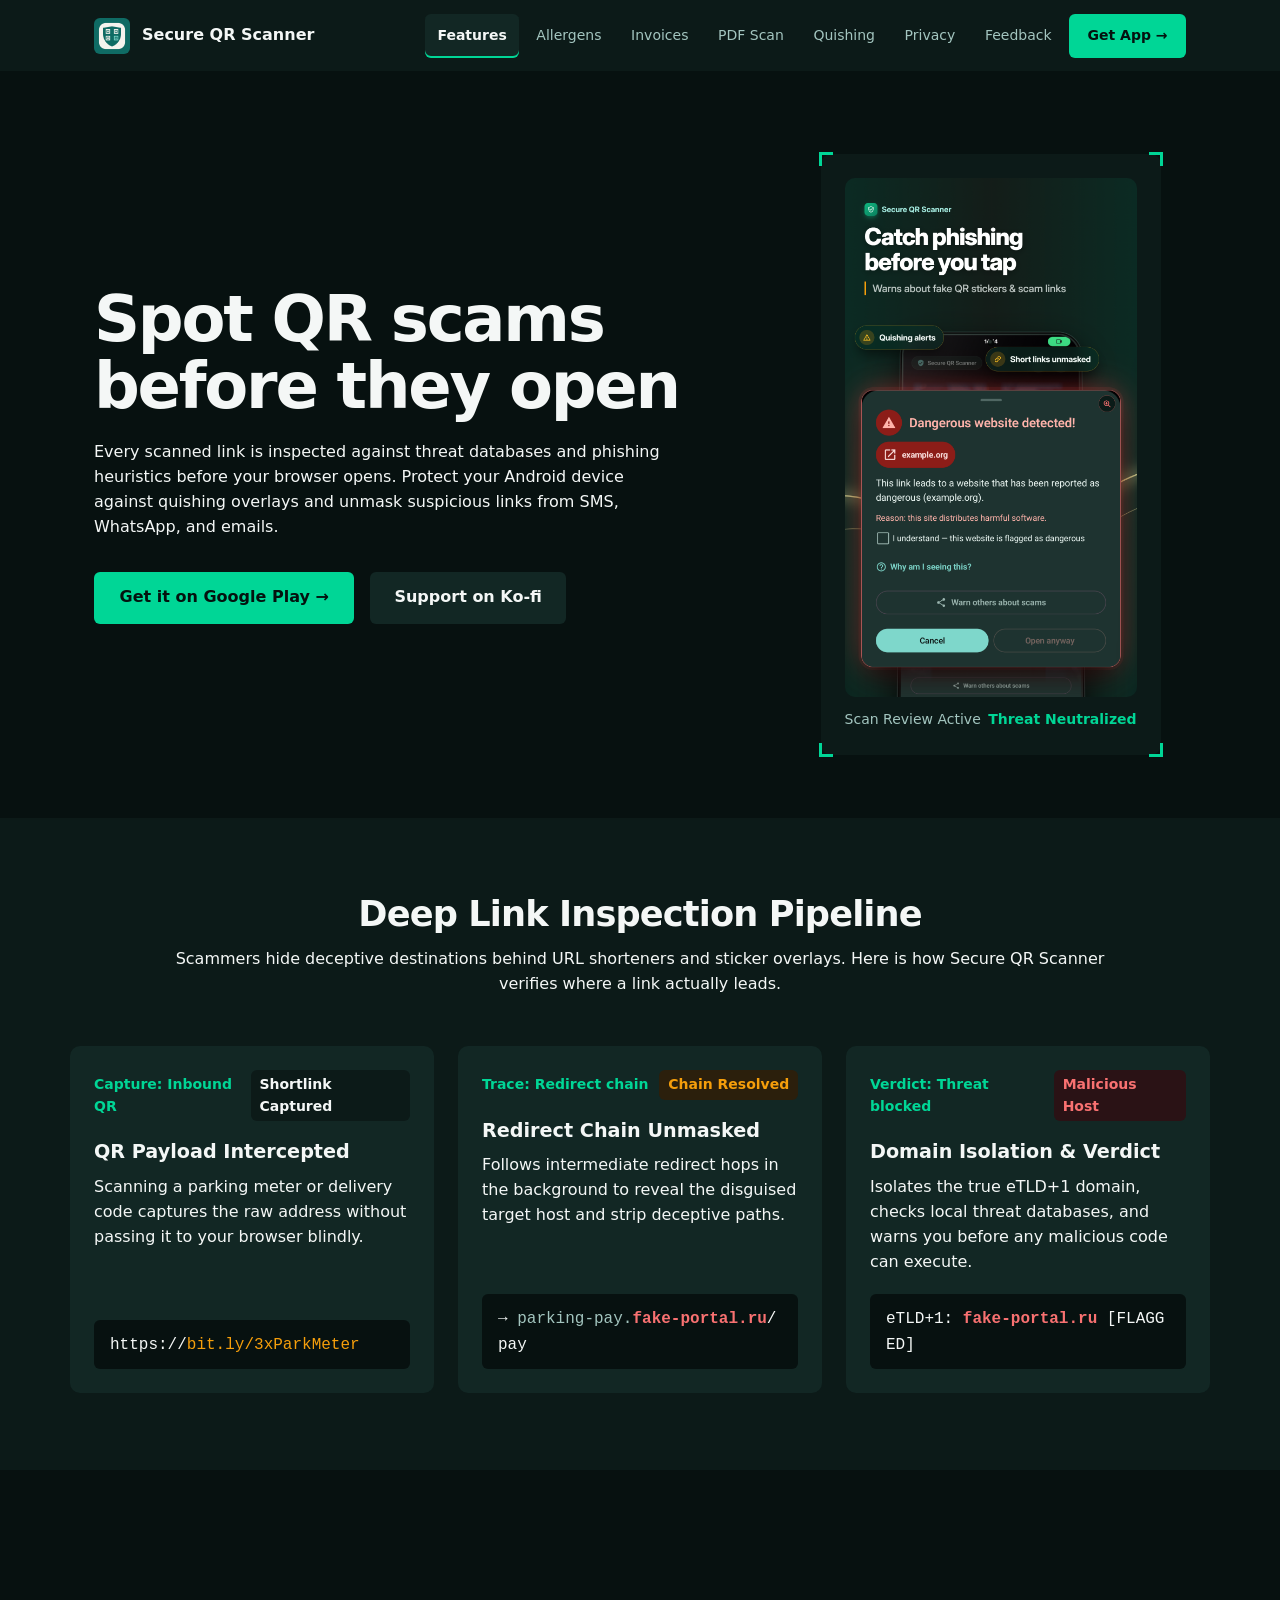
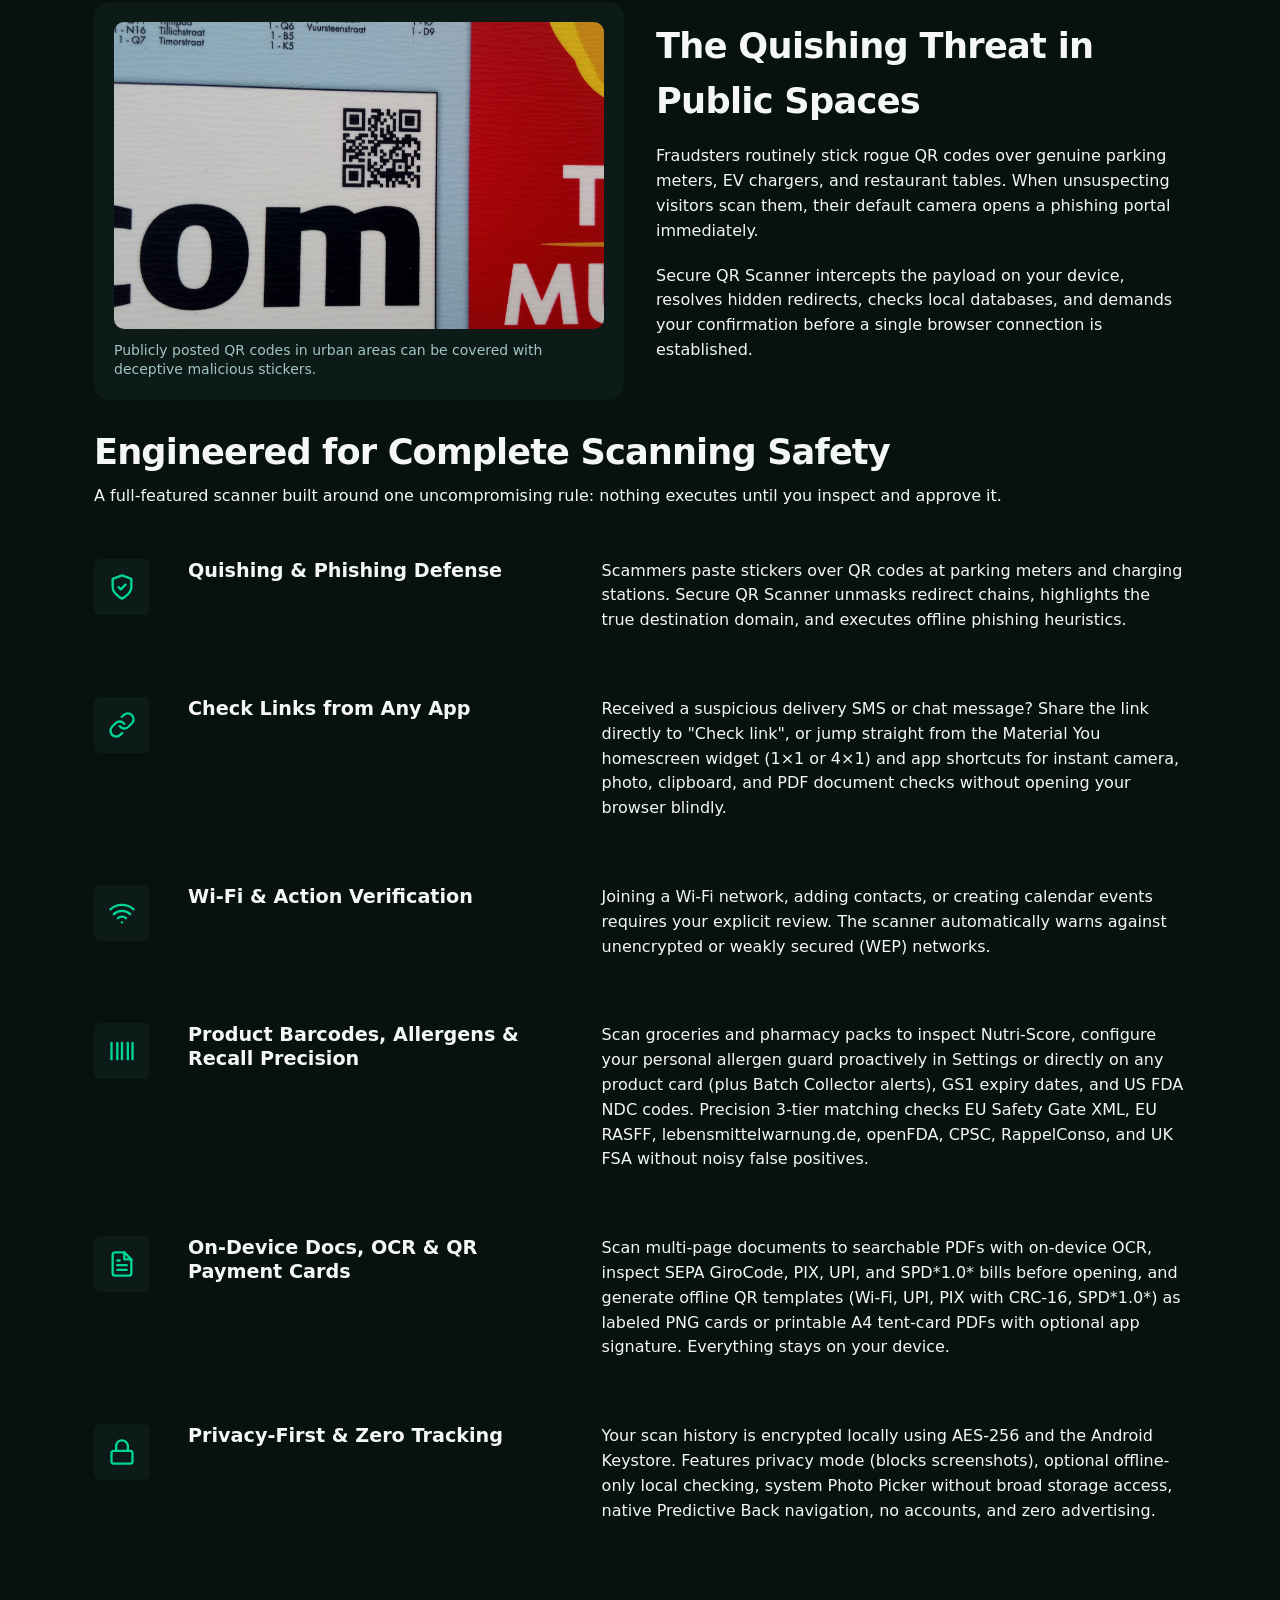
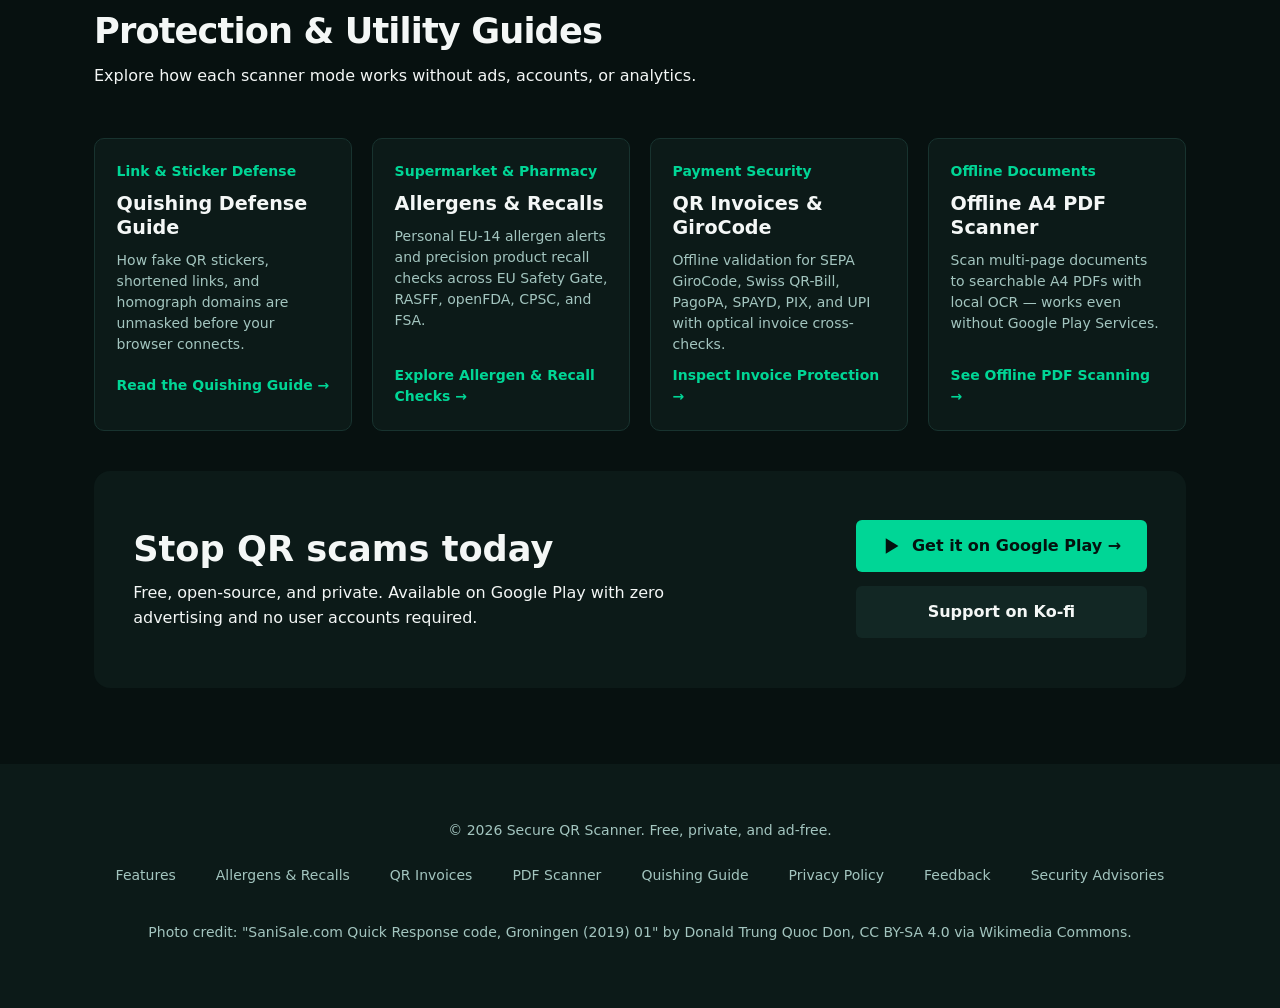
==== commit 77d00aff: "docs(release): sync v4.5.0 metadata and 4.5.x security policy (AP-119)" ====
--- a/index.html
+++ b/index.html
@@ -21,6 +21,7 @@
       "@context": "https://schema.org",
       "@type": "SoftwareApplication",
       "name": "Secure QR Scanner",
+      "softwareVersion": "4.5.0",
       "operatingSystem": "Android 7.0+",
       "applicationCategory": "SecurityApplication",
       "isAccessibleForFree": true,
